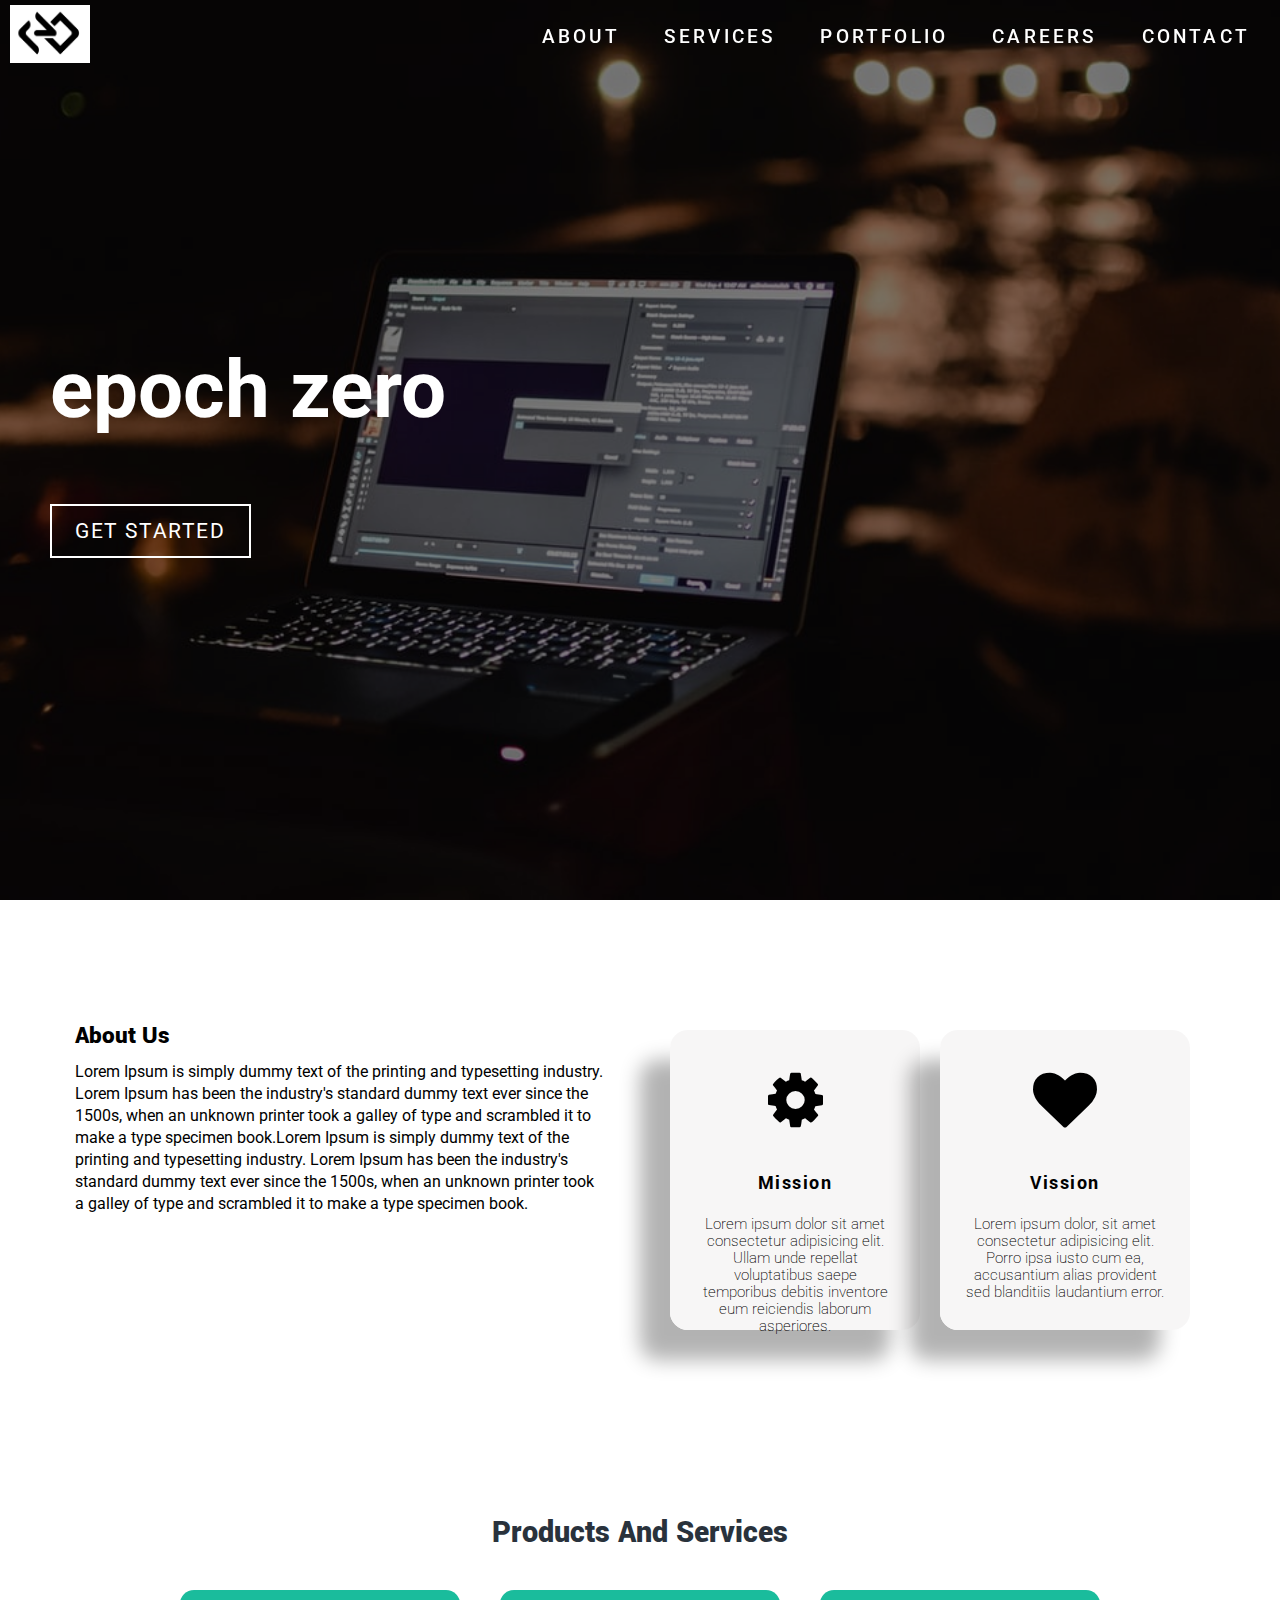
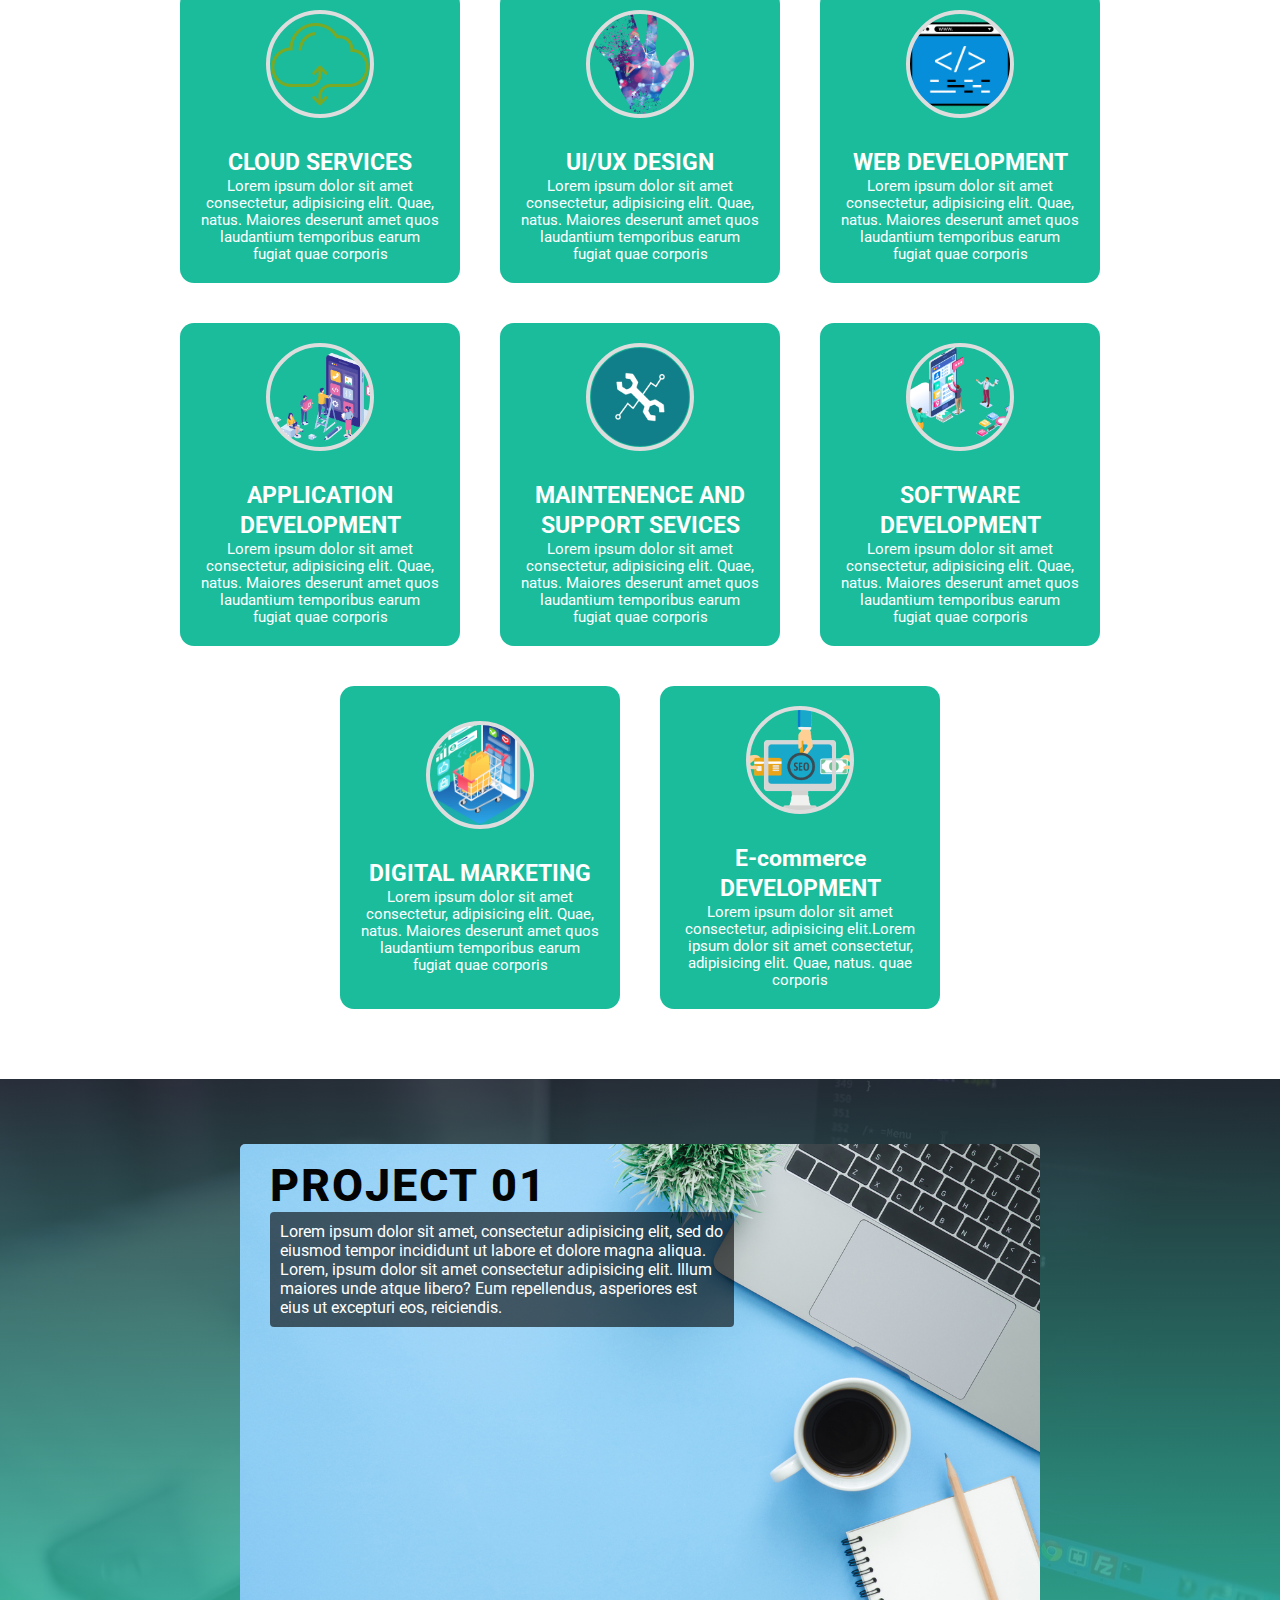
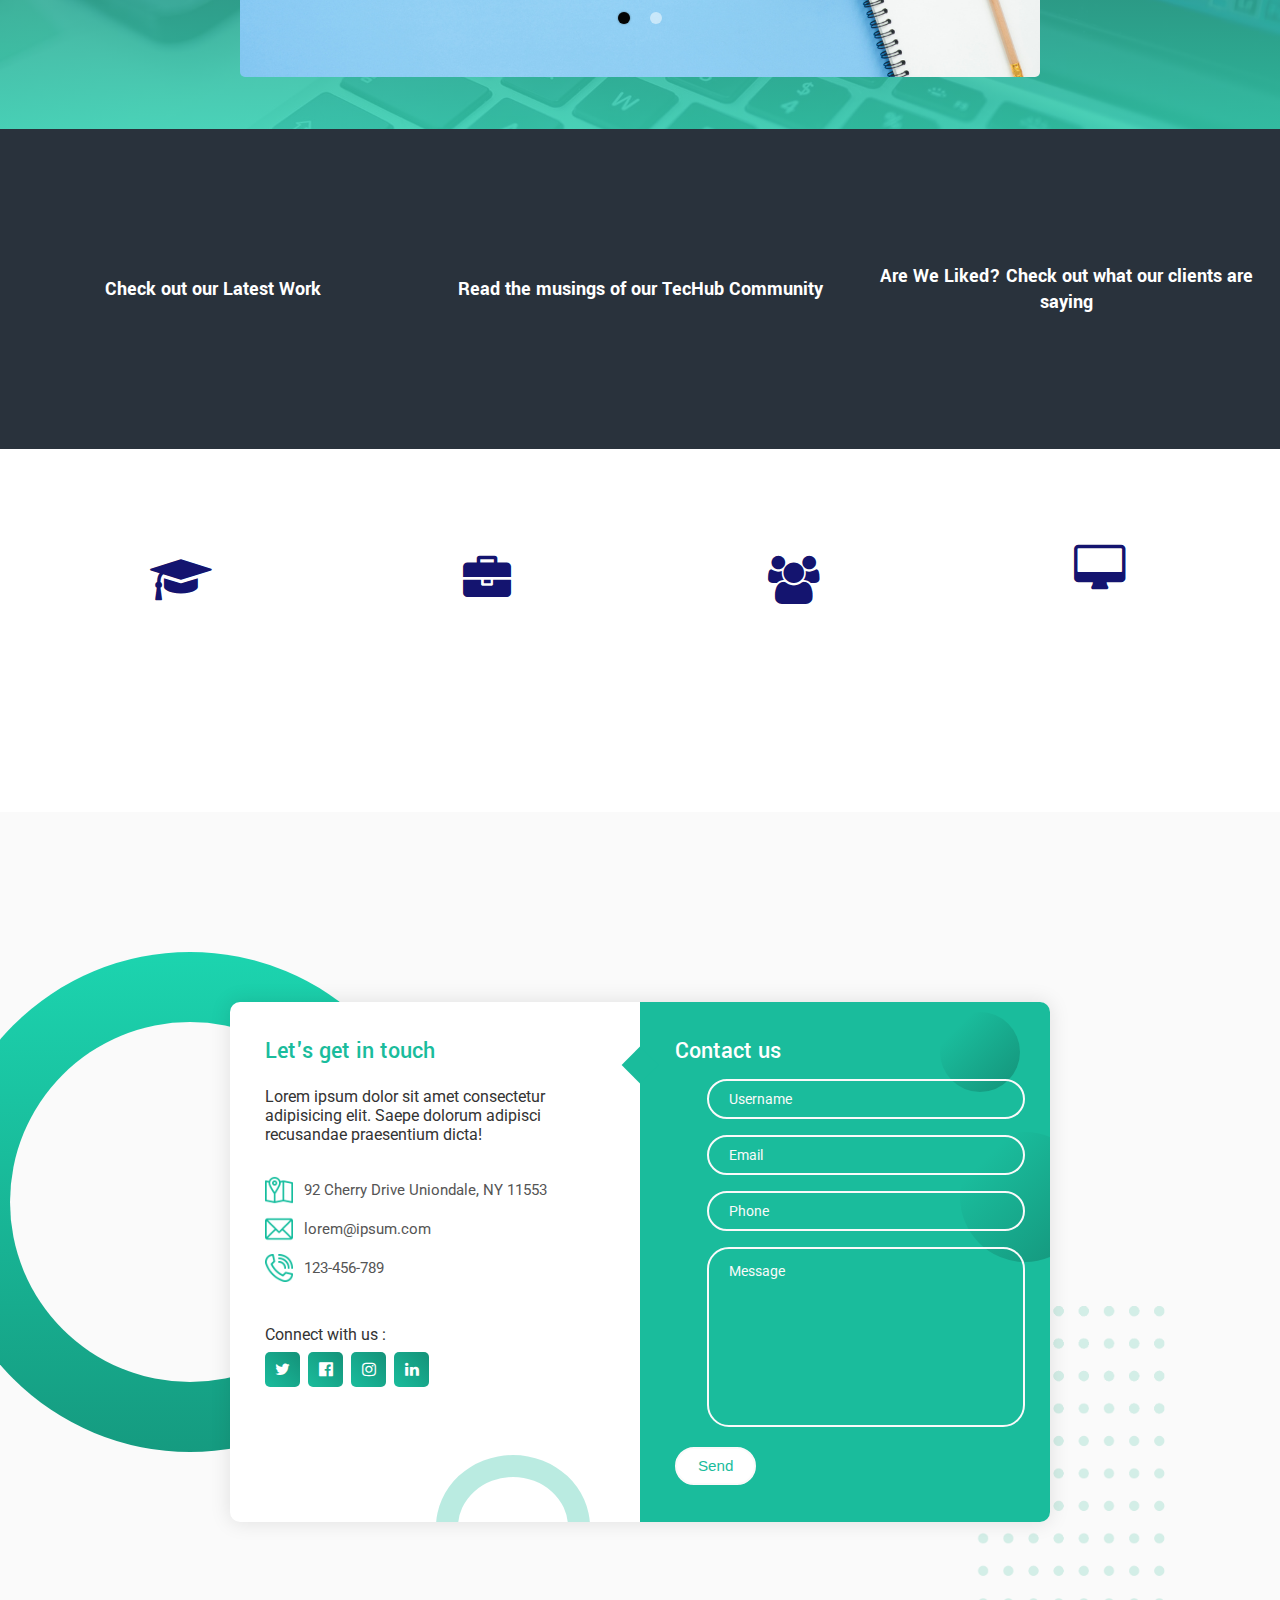
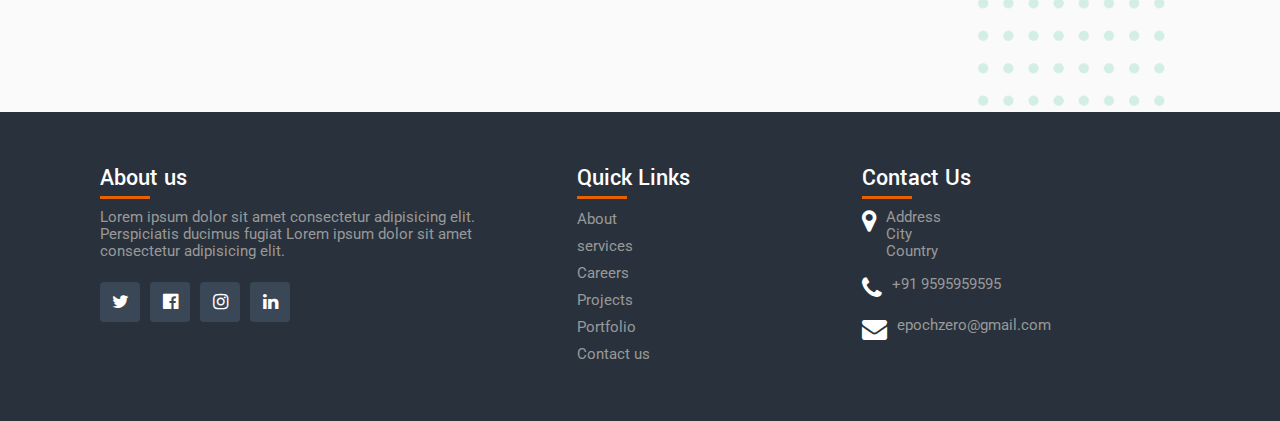
==== index.html @ 36727b02 "third commit" ====
<!DOCTYPE html>
<html lang="en">
    <head>
        <meta charset="UTF-8">
        <meta name="viewport" content="width=device-width,initial-scale=1.0">
        <title>epoch zero</title>
        <link rel="stylesheet" href="style.css">
        <link rel="stylesheet" href="https://cdnjs.cloudflare.com/ajax/libs/font-awesome/4.7.0/css/font-awesome.min.css">
    </head>
    <body>
        <section id="header">
            <div class="header container-hero">
                <div class="nav-bar">
                    <div class="brand">
                        <a href="#hero"><img src="./images/Logo.jpeg" alt="Logo"></a>
                    </div>
                    <div class="nav-list">
                        <div class="hamburger"><div class="bar-header"></div></div>
                        <ul>
                            <li><a href="#about" data-after="about">About</a></li>
                            <li><a href="#services" data-after="services">Services</a></li>
                            <li><a href="#portfolio" data-after="portfolio">Portfolio</a></li>
                            <li><a href="#" data-after="careers">Careers</a></li>
                            <li><a href="#contact" data-after="contact">Contact</a></li>
                        </ul>
                    </div>
                </div>
            </div>
        </section>

        <section id="hero">
          <div class="hero container-hero">
              <div>
                <h1>epoch zero</h1>
                <h3>All Starts Here<span></span></h3>
                <a href="#about" type="button" class="cta">GET STARTED</a>
              </div>
          </div>
        </section>

        <!----------------------------about section-------------------------------->
        <section id="about">
            <div class="para">
                <h2><strong>About Us</strong></h2>
                <p>Lorem Ipsum is simply dummy text of the printing and typesetting industry. Lorem Ipsum has
                    been the industry's standard dummy text ever since the 1500s, when an unknown printer took
                    a galley of type and scrambled it to make a type specimen book.Lorem Ipsum is simply dummy text of the printing and typesetting industry. Lorem Ipsum has
                    been the industry's standard dummy text ever since the 1500s, when an unknown printer took
                    a galley of type and scrambled it to make a type specimen book.
                    </p>
            </div>
            <div class="aboutright">

                <div class="box">

                    <div class="icon">
                        <i class="fa fa-cog fa-4x"></i>
                    </div>
                    <p class="title">Mission</p>
                    <p class="text">Lorem ipsum dolor sit amet consectetur adipisicing elit. Ullam unde repellat voluptatibus saepe temporibus debitis inventore eum reiciendis laborum asperiores.</p>
                </div>

                <div class="box">

                    <div class="icon">
                        <i class="fa fa-heart fa-4x"></i>
                    </div>
                    <p class="title">Vission</p>
                    <div class="text">Lorem ipsum dolor, sit amet consectetur adipisicing elit. Porro ipsa iusto cum ea, accusantium alias provident sed blanditiis laudantium error.</div>

                </div>

            </div>
        </section>

        <!-------------------------services  section--------------------------------->
        <section id="services">
            <div class="service-header">
                <h2><strong> Products And Services</strong></h2>
            </div>
            <div class="container">
                <div class="card">
                    
                    <div class="image"></div>
                    <div class="imgtext">
                        <span class="headtext"><strong>CLOUD SERVICES</strong></span>
                        <P>Lorem ipsum dolor sit amet consectetur, adipisicing elit. Quae, natus. Maiores deserunt amet quos laudantium temporibus earum fugiat quae corporis</P>
                    </div>

                </div>
                <div class="card">
                    
                    <div class="image"></div>
                    <div class="imgtext">
                        <span class="headtext"><strong>UI/UX DESIGN</strong></span>
                        <P>Lorem ipsum dolor sit amet consectetur, adipisicing elit. Quae, natus. Maiores deserunt amet quos laudantium temporibus earum fugiat quae corporis</P>
                    </div>
                    
                </div>
                <div class="card">
                    
                    <div class="image"></div>
                    <div class="imgtext">
                        <span class="headtext"><strong>WEB DEVELOPMENT</strong></span>
                        <P>Lorem ipsum dolor sit amet consectetur, adipisicing elit. Quae, natus. Maiores deserunt amet quos laudantium temporibus earum fugiat quae corporis</P>
                    </div>
                    
                </div>


                <div class="card">
                    
                    <div class="image"></div>
                    <div class="imgtext">
                        <span class="headtext"><strong>APPLICATION DEVELOPMENT</strong></span>
                        <P>Lorem ipsum dolor sit amet consectetur, adipisicing elit. Quae, natus. Maiores deserunt amet quos laudantium temporibus earum fugiat quae corporis</P>
                    </div>
                    
                </div>
                <div class="card">
                    
                    <div class="image"></div>
                    <div class="imgtext">
                        <span class="headtext"><strong>MAINTENENCE AND SUPPORT SEVICES</strong></span>
                        <P>Lorem ipsum dolor sit amet consectetur, adipisicing elit. Quae, natus. Maiores deserunt amet quos laudantium temporibus earum fugiat quae corporis</P>
                    </div>
                    
                </div>
                <div class="card">
                    
                    <div class="image"></div>
                    <div class="imgtext">
                        <span class="headtext"><strong>SOFTWARE DEVELOPMENT</strong></span>
                        <P>Lorem ipsum dolor sit amet consectetur, adipisicing elit. Quae, natus. Maiores deserunt amet quos laudantium temporibus earum fugiat quae corporis</P>
                    </div>
                    
                </div>
                <div class="card">
                    
                    <div class="image"></div>
                    <div class="imgtext">
                        <span class="headtext"><strong>DIGITAL MARKETING</strong></span>
                        <P>Lorem ipsum dolor sit amet consectetur, adipisicing elit. Quae, natus. Maiores deserunt amet quos laudantium temporibus earum fugiat quae corporis</P>
                    </div>
                    
                </div>
                <div class="card">
                    
                    <div class="image"></div>
                    <div class="imgtext">
                        <span class="headtext"><strong>E-commerce DEVELOPMENT</strong></span>
                        <P>Lorem ipsum dolor sit amet consectetur, adipisicing elit.Lorem ipsum dolor sit amet consectetur, adipisicing elit. Quae, natus. quae corporis</P>
                    </div>
                    
                </div>
            </div>

        </section>

        <!-------------------------slider----------------------- -->
        <section id="slider">
            <div class="img-slider">
                <div class="slide active">
                  <img src="./images/skyblue.jpg" alt="">
                  <div class="slide-info">
                    <h2>project 01</h2>
                    <p>Lorem ipsum dolor sit amet, consectetur adipisicing elit, sed do eiusmod tempor incididunt ut labore et dolore magna aliqua. Lorem, ipsum dolor sit amet consectetur adipisicing elit. Illum maiores unde atque libero? Eum repellendus, asperiores est eius ut excepturi eos, reiciendis.</p>
                  </div>
                </div>
                <div class="slide">
                  <img src="./images/clip.jpg" alt="">
                  <div class="slide-info">
                    <h2>project 02</h2>
                    <p>Lorem ipsum dolor sit amet, consectetur adipisicing elit, sed do eiusmod tempor incididunt ut labore et dolore magna aliqua. Lorem ipsum dolor sit amet consectetur adipisicing elit. Tenetur, voluptatem!</p>
                  </div>
                </div>
                <div class="navigation">
                  <div class="round active"></div>
                  <div class="round"></div>
                </div>
            </div>
        </section>
        
        <!-------------------link section------------------------->
        <section id="portfolio">
            <div class="bar">
                <div class="smallbar">
                    <a href="projects.html">Check out our Latest Work</a>
                </div>
                <div class="smallbar">
                    <a href="#">Read the musings of our TecHub Community</a>
                </div>
                <div class="smallbar">
                    <a href="#">Are We Liked? Check out what our clients are saying</a>
                </div>
            </div>

        </section>
        

        <!----------------------projects done------------------------>
        <section id="project">
            <div class="row">
                <div class="tile">
                    <div class="icon-box"><i class="fa fa-graduation-cap fa-3x"></i></div>
                    <div class="tile-text">
                     <span class="tilehead"><strong>7+</strong></span>
                     <p>YEARS OF EXPERIENCE</p>
                    </div>
                </div>
                <div class="tile">
                    <div class="icon-box"><i class="fa fa-briefcase  fa-3x"></i></div>
                    <div class="tile-text">
                     <span class="tilehead"><strong>200+</strong></span>
                     <p>PROJECTS</p>
                    </div>
                </div>
                <div class="tile">
                    <div class="icon-box"><i class="fa fa-users fa-3x"></i></div>
                    <div class="tile-text">
                     <span class="tilehead"><strong>100+</strong></span>
                     <p>CLIENTS</p>
                    </div>
                </div>
                <div class="tile">
                    <div class="icon-box"><i class="fa fa-desktop fa-3x"></i></div>
                    <div class="tile-text">
                     <span class="tilehead"><strong>80+</strong></span>
                     <p>OFFSHORE WORK COMMITMENTS</p>
                    </div>
                </div>
            
            </div>

        </section>
        <!-----------contacts------------->
        <section id="contact">
            <div class="contact">
                <span class="big-circle"></span>
                <img src="images/shape.png" class="square" alt="" />
                <div class="form">
                  <div class="contact-info">
                    <h3 class="title-cont">Let's get in touch</h3>
                    <p class="text-cont">
                      Lorem ipsum dolor sit amet consectetur adipisicing elit. Saepe
                      dolorum adipisci recusandae praesentium dicta!
                    </p>
          
                    <div class="info">
                      <div class="information-1">
                        <img src="images/location.png" class="icon-1" alt="" />
                        <p>92 Cherry Drive Uniondale, NY 11553</p>
                      </div>
                      <div class="information-1">
                        <img src="images/email.png" class="icon-1" alt="" />
                        <p>lorem@ipsum.com</p>
                      </div>
                      <div class="information-1">
                        <img src="images/phone.png" class="icon-1" alt="" />
                        <p>123-456-789</p>
                      </div>
                    </div>
          
                    <div class="social-media">
                      <p>Connect with us :</p>
                      <div class="social-icons">
                        <a href="#">
                          <i class="fa fa-twitter"></i>
                        </a>
                        <a href="#">
                          <i class="fa fa-facebook-official"></i>
                        </a>
                        <a href="#">
                          <i class="fa fa-instagram"></i>
                        </a>
                        <a href="#">
                          <i class="fa fa-linkedin"></i>
                        </a>
                      </div>
                    </div>
                  </div>
          
                  <div class="contact-form">
                    <span class="circle one"></span>
                    <span class="circle two"></span>
          
                    <form action="index.html" autocomplete="off">
                      <h3 class="title-cont">Contact us</h3>
                      <div class="input-container">
                        <input type="text" name="name" class="input" />
                        <label for="">Username</label>
                        <span>Username</span>
                      </div>
                      <div class="input-container">
                        <input type="email" name="email" class="input" />
                        <label for="">Email</label>
                        <span>Email</span>
                      </div>
                      <div class="input-container">
                        <input type="tel" name="phone" class="input" />
                        <label for="">Phone</label>
                        <span>Phone</span>
                      </div>
                      <div class="input-container textarea">
                        <textarea name="message" class="input"></textarea>
                        <label for="">Message</label>
                        <span>Message</span>
                      </div>
                      <input type="submit" value="Send" class="btn" />
                    </form>
                  </div>
                </div>
              </div>
         
        </section>
         
        <footer class="foot">
            <div class="container-footer">
                <div class="aboutus">
                    <h2>About us</h2>
                    <p>Lorem ipsum dolor sit amet consectetur adipisicing elit. Perspiciatis ducimus fugiat Lorem ipsum dolor sit amet consectetur adipisicing elit.</p>
                    <ul class="social">
                        <li><a href="#"><i class="fa fa-twitter" aria-hidden="true"></i></a></li>
                        <li><a href="#"><i class="fa fa-facebook-official" aria-hidden="true"></i></a></li>
                        <li><a href="#"><i class="fa fa-instagram" aria-hidden="true"></i></a></li>
                        <li><a href="#"><i class="fa fa-linkedin" aria-hidden="true"></i></a></li>
                    </ul>
                </div>

                <div class="quicklinks">
                    <h2>Quick Links</h2>
                    <ul>
                        <li><a href="#about">About</a></li>
                        <li><a href="#services">services</a></li>
                        <li><a href="#">Careers</a></li>
                        <li><a href="projects.html">Projects</a></li>
                        <li><a href="#portfolio">Portfolio</a></li>
                        <li><a href="#contact">Contact us</a></li>
                    </ul>
                </div>
                <div class="contactus">
                    <h2>Contact Us</h2>
                    <ul class="information">
                        <li>
                            <span><i class="fa fa-map-marker"></i></span>
                            <span>Address <br>City<br> Country</span>
                        </li>
                        <li>
                            <span><i class="fa fa-phone"></i></span>
                            <span>+91 9595959595</span>
                        </li>
                        <li>
                            <span><i class="fa fa-envelope"></i></span>
                            <span>epochzero@gmail.com</span>
                        </li>
                    </ul>
                </div>
            </div>        
        </footer>

        <script src="app.js"></script>
    </body>
</html>
---- style.css ----
@import url('https://fonts.googleapis.com/css2?family=Poppins:wght@300&display=swap');
@import url('https://fonts.googleapis.com/css2?family=Roboto:wght@300&display=swap');
@import url('https://fonts.googleapis.com/css2?family=Yantramanav:wght@700&display=swap');
*{
    padding: 0;
    margin: 0;
    /*box-sizing: border-box;*/
}
html{
    scroll-behavior: smooth;
}
body{
    margin: 0;
    padding: 0;
    overflow-x: hidden;
    font-family: 'Roboto', sans-serif;
}
.container-hero{
    min-height: 100vh;
    width: 100%;
    display: flex;
    align-items: center;
    justify-content: center;
}
/*--------------header---------------*/
#header{
    position: fixed;
    z-index: 1000;
    left: 0;
    top: 0;
    width: 100vw;
    height: auto;
}
#header .header{
    min-height: 8vh;
    background-color: transparent;/*----------rgba(31, 30, 30, 0.24)------------*/
}
#header .nav-bar{
    display: flex;
    align-items: center;
    justify-content: space-between;
    width: 100%;
    height: 100%;
    max-width: 1300px;
    padding: 0 10px;
}
#header .nav-bar .brand img{
    width: 80px;
}
#header .nav-list ul{
    list-style: none;
    position: absolute;
    background-color:#29323c;
    width: 100vw;
    height: 100vh;
    left: 100%;
    top: 0;
    display: flex;
    flex-direction: column;
    justify-content: center;
    align-items: center;
    z-index: 1;
    overflow-x: hidden;
    transition: 0.5s ease left;
}
#header .nav-list ul.active{
    left: 0%;
}
#header .nav-list ul a{
    text-decoration: none;
    font-size: 1.5rem;
    font-weight: 500;
    letter-spacing: 0.2rem;
    color: white;
    text-transform: uppercase;
    padding: 20px;
    display: block;
}
#header .nav-list ul a::after{
    content: attr(data-after);
    position: absolute;
    top: 50%;
    left: 50%;
    transform: translate(-50%,-50%) scale(0);
    color: rgba(240, 248, 255, 0.021);
    font-size: 11rem;
    letter-spacing: 50px;
    z-index: -1;
    transition: 0.3s ease letter-spacing;
}
#header .nav-list ul li:hover a::after{
    transform: translate(-50%,-50%) scale(1);
    letter-spacing: initial;
}
#header .nav-list ul li:hover a{
    color: #ff9447;
}
#header .hamburger{
    height: 60px;
    width: 60px;
    display: inline-block;
    border: 3px solid white;
    border-radius: 50%;
    position: relative;
    display: flex;
    justify-content: center;
    align-items: center;
    z-index: 100;
    cursor: pointer;
    transform: scale(0.8);
    margin-right: 20px;
}
#header .hamburger:after{        /*-------------change-------------*/
    position: absolute;
    content: '';
    height: 100%;
    width: 100%;
    border-radius: 50%;
    border: 3px solid white;
    animation: hamburger_plus 1s ease infinite;
}
#header .hamburger .bar-header{
    height: 2px;
    width: 30px;
    position: relative;
    background-color: white;
    z-index: -1;
}
#header .hamburger .bar-header::after,
#header .hamburger .bar-header::before{
    content: '';
    position: absolute;
    height: 100%;
    width: 100%;
    left: 0;
    background-color: white;
    transition: 0.3s ease;
    transition-property: top, bottom;
}
#header .hamburger .bar-header::after{
    top: 8px;
}
#header .hamburger .bar-header::before{
    bottom: 8px;
}
#header .hamburger.active .bar-header::before{
    bottom: 0;
}
#header .hamburger.active .bar-header::after{
    top: 0;
}



#hero{
    background-image: url(./images/cover.jpg);
    background-size: cover;
    background-position: top center;
    position: relative;
    z-index: 1;
}
#hero::after{
    content: '';
    position: absolute;
    left: 0;
    top: 0;
    height: 100%;
    width: 100%;
    background-color: #000;
    opacity: 0.5;
    z-index: -1;
}
#hero .hero{
    max-width: 1200px;
    margin: 0 auto;
    padding: 0 50px;
    justify-content: flex-start;
}
#hero h1{
    display: block;
    width: fit-content;
    font-size: 4rem;
    position: relative;
    color: #fff;

}
#hero h3{
    display: block;
    width: fit-content;
    font-size: 2rem;
    position: relative;
    color: transparent;
    animation: text_reveal 0.5s ease forwards;
    animation-delay: 1.5s;
}
#hero h3 span{
    position: absolute;
    top: 0;
    left: 0;
    height: 100%;
    width: 0;
    background-color: #e86100;
    animation: text_reveal_box 1s ease;
    animation-delay: 1s;
}
#hero .cta{
    display: inline-block;
    padding: 10px 20px;
    color: white;
    background-color: transparent;
    border: 2px solid white;
    font-size: 1rem;
    letter-spacing: 0.1rem;
    text-decoration: none;
    margin-top: 20px;
    font-family: 'Roboto', sans-serif;
    transition: 0.3s ease;
    transition-property: background-color, color;
}
#hero .cta:hover{
    color: #000;
    background-color: rgba(255, 255, 255, 0.884);
}


/*---about------*/
#about{
    padding: 50px 50px;
    display: flex;
    flex-wrap: wrap;
}
#about .para{
    padding: 25px;
    position: relative;
    flex: 1;
    font-family: 'Roboto', sans-serif;
    line-height: 22px;
}
#about .para h2{
    font-family: 'Yantramanav', sans-serif;
    font-size: 25px;
    margin-bottom: 10px;
    padding-bottom: 4px;
}
#about .aboutright{
    flex: 1;
    padding: 30px;
    margin: auto;
    background: #fff;
    
}
#about .aboutright .box{
    width: 250px;
    height: 300px;
    background: rgba(247, 246, 246, 0.993);
    margin: 0px 10px;
    box-shadow: -30px 30px 20px rgba(0,0,0,0.3);
    border-radius: 18px;
    position: relative;
    justify-content: center;
    align-items: stretch;
    display: flexbox;
}

@media(min-width:900px){
    .aboutright{
        display: flex;
        justify-content: space-between;
    }
}
.icon{
    margin: 0 auto;
    width: 100%;
    height: 100px;
    max-width: 100px;
    display: flex;
    justify-content: center;
    align-items: center;
    margin-top: 20px;
}
.box .title{
    width: 100%;
    text-align: center;
    margin-top: 20px;
    font-weight: 600;
    font-size: 20px;
    letter-spacing: 1.5px;
    font-family: 'Yantramanav', sans-serif;
}
.box .text{
    display: flex;
    width: 80%;
    height: 80%;
    margin: 0 auto;
    font-family: 'Roboto', sans-serif;
    font-size: 14.5px;
    text-align: center;
    margin-top: 20px;
    font-weight: 200;
    max-height: 0;
    padding-bottom: 30px;
}

/*----------------SERVICES----------------*/
#services{
    background-color: #fff;
    padding: 30px 30px;
}
.service-header{
    justify-content: center;
    align-items: center;
}
.service-header h2{
    color: #29323c;
    font-family: 'Yantramanav', sans-serif;
    font-size: 2rem;
    font-weight: 600;
    line-height: 45px;
    text-align: center;

}

.container{
    display: flex;
    flex-wrap: wrap;
    justify-content: center;
    align-items: stretch;
    margin-top: 15px;
    margin-bottom: 20px;
}
.card{
    position: relative;
    display: flex;
    flex-direction: column;
    align-items: center;
    justify-content: center;
    width: 240px;
    height: auto;
    border-radius: 14px;
    background-color:  #1abc9c;
    color: #fff;
    text-align: center;
    margin: 20px;
    padding: 20px;
    transition: .3s;
    font-family: 'Roboto', sans-serif;
    font-size: 14.5px;
}
.image{
    display: flex;
    justify-content: center;
    align-items: center;
    width: 60px;
    height: 60px;
    border: 4px solid #ddd;
    border-radius: 50%;
    margin-bottom: 10px;
    padding: 20px;
    background-size: cover;
    background-position: center center;
}
.card:nth-child(1) .image{
    background-image: url(./images/cloud-green.png);
}
.card:nth-child(2) .image{
    background-image: url(./images/UX-UI-Design.png);
}
.card:nth-child(3) .image{
    background-image: url(./images/visual_design.png);
}
.card:nth-child(4) .image{
    background-image: url(./images/saasd.png);
}
.card:nth-child(5) .image{
    background-image: url(./images/dev.png);
}
.card:nth-child(6) .image{
    background-image: url(./images/ui-ux-designing.png);
}
.card:nth-child(7) .image{
    background-image: url(./images/ecom.png);
}
.card:nth-child(8) .image{
    background-image: url(./images/e-commerce.png);
}

.headtext{
    font-size: 23px;
    font-weight: 350;
    line-height: 30px;
}
.imgtext{
    padding-top: 20px;
}
.card:hover{
    background-color:#29323c;
    box-shadow: -15px 15px 6px rgba(0, 0, 0, 0.2);
}
/*---------------carousel-----------------*/
#slider{
  display: flex;
  justify-content: center;
  align-items: center;
  background-image: linear-gradient(rgba(40,50,60,0.8),rgba(58, 228, 194, 0.8)),url(./images/web.jpg);
  background-size: cover;
  background-position: center;
  padding-bottom: 45px;
  padding-top: 45px;
}
.img-slider{
    position: relative;
    width: 800px;
    height: 500px;
    margin: 20px;
    padding-bottom: 20px;
    background:linear-gradient(rgba(40,50,60,0.8),rgba(58, 228, 194, 0.8)) ;
  }
  
  .img-slider .slide{
    z-index: 1;
    position: absolute;
    width: 100%;
    background-size: cover;
    clip-path: circle(0% at 0 50%);
  }
  
  .img-slider .slide.active{
    clip-path: circle(150% at 0 50%);
    transition: 2s;
    transition-property: clip-path;
  }
  
  .img-slider .slide img{
    z-index: 1;
    width: 100%;
    border-radius: 5px;
  }
  
  .img-slider .slide .slide-info{
    position: absolute;
    top: 0;
    padding: 15px 30px;
  }
  
  .img-slider .slide .slide-info h2{
    color: #040404;
    font-size: 45px;
    text-transform: uppercase;
    font-weight: 800;
    letter-spacing: 2px;
  }
  
  .img-slider .slide .slide-info p{
    color: #fff;
    background: rgba(0, 0, 0, 0.6);
    font-size: 16px;
    width: 60%;
    padding: 10px;
    border-radius: 4px;
  }
  
  .img-slider .navigation{
    z-index: 2;
    position: absolute;
    display: flex;
    bottom: 30px;
    left: 50%;
    transform: translateX(-50%);
  }
  
  .img-slider .navigation .round{
    background: rgba(255, 255, 255, 0.5);
    width: 12px;
    height: 12px;
    margin: 10px;
    border-radius: 50%;
    cursor: pointer;
  }
  
  .img-slider .navigation .round.active{
    background: #040404;
    box-shadow: 0 0 2px rgba(0, 0, 0, 0.5);
  }
  
  @media (max-width: 820px){
    .img-slider{
      width: 600px;
      height: 375px;
    }
  
    .img-slider .slide .slide-info{
      padding: 10px 25px;
    }
  
    .img-slider .slide .slide-info h2{
      font-size: 35px;
    }
  
    .img-slider .slide .slide-info p{
      width: 70%;
      font-size: 15px;
    }
  
    .img-slider .navigation{
      bottom: 25px;
    }
  
    .img-slider .navigation .round{
      width: 10px;
      height: 10px;
      margin: 8px;
    }
  }
  
  @media (max-width: 620px){
    .img-slider{
      width: 400px;
      height: 250px;
    }
  
    .img-slider .slide .slide-info{
      padding: 10px 20px;
    }
  
    .img-slider .slide .slide-info h2{
      font-size: 30px;
    }
  
    .img-slider .slide .slide-info p{
      width: 80%;
      font-size: 13px;
    }
  
    .img-slider .navigation{
      bottom: 15px;
    }
  
    .img-slider .navigation .round{
      width: 8px;
      height: 8px;
      margin: 6px;
    }
  }
  
  @media (max-width: 420px){
    .img-slider{
      width: 320px;
      height: 200px;
    }
  
    .img-slider .slide .slide-info{
      padding: 5px 10px;
    }
  
    .img-slider .slide .slide-info h2{
      font-size: 25px;
    }
  
    .img-slider .slide .slide-info p{
      width: 90%;
      font-size: 11px;
    }
  
    .img-slider .navigation{
      bottom: 10px;
    }
  }
/*--------------------end-------------------*/
/*-------------------link section----------------------*/
.bar{
    display: flex;
    flex-wrap: wrap;
    justify-content: space-around;
    align-items: stretch;
    background-color:#29323c;
}
.smallbar{
    flex: 1;
    padding: 20px;
    display: flex;
    height: 280px;
}
.smallbar a{
    margin: auto;
    color: #fff;
    text-align: center;
    font-family: 'Yantramanav', sans-serif;
    font-size: 20px;
    font-weight: 600;
    transition: 0.3s ease;
    transition-property: background-color,color;
    text-decoration: none;
}
.smallbar a:hover{
    color: #ff9447;
}
/*------------------projects count-------------------*/
#project{
    background-image: linear-gradient(rgba(58,228,194,0.8),rgba(255,124,31,0.8)),url(./images/customer.jpg);
    background-size: cover;
    background-position: center;
    background-attachment: fixed;
    padding: 28px 28px;
}
.row{
    display: flex;
    flex-wrap: wrap;
    justify-content: space-around;
    align-items: stretch;
}
.tile{
    position: relative;
    display: flex;
    flex-direction: column;
    align-items: center;
    justify-content: center;
    width: 160px;
    height: auto;
    color: #fff;
    text-align: center;
    margin: 20px;
    padding: 20px;
}
.icon-box{
    display: flex;
    justify-content: center;
    align-items: center;
    width: 60px;
    height: 60px;
    border: 2px solid rgba(255, 255, 255, 0.329);
    background-color: rgba(255, 255, 255, 0.363);
    margin-bottom: 30px;
    padding: 20px;
    transform: rotate(45deg);
    
}
.icon-box i{
    transform: rotate(-45deg);
    color: rgba(5, 5, 102, 0.952);
}
.tilehead{
    font-size: 35px;
    font-weight: 400;
    line-height: 30px;
}
.tile-text{
    padding-top: 20px;
    font-family: 'Yantramanav', sans-serif;
}
/*--------------------------contacts--------------------------*/
.contact{
    position: relative;
    width: 100%;
    min-height: 100vh;
    padding: 2rem;
    box-sizing: border-box;
    background-color: #fafafa;
    overflow: hidden;
    display: flex;
    align-items: center;
    justify-content: center;
  }
  
  .form {
    width: 100%;
    max-width: 820px;
    background-color: #fff;
    border-radius: 10px;
    box-shadow: 0 0 20px 1px rgba(0, 0, 0, 0.1);
    z-index: 500;
    overflow: hidden;
    display: grid;
    grid-template-columns: repeat(2, 1fr);
  }
  
  .contact-form {
    background-color: #1abc9c;
    position: relative;
  }
  
  .circle {
    border-radius: 50%;
    background: linear-gradient(135deg, transparent 20%, #149279);
    position: absolute;
  }
  
  .circle.one {
    width: 130px;
    height: 130px;
    top: 130px;
    right: -40px;
  }
  
  .circle.two {
    width: 80px;
    height: 80px;
    top: 10px;
    right: 30px;
  }
  
  .contact-form:before {
    content: "";
    position: absolute;
    width: 26px;
    height: 26px;
    background-color: #1abc9c;
    transform: rotate(45deg);
    top: 50px;
    left: -13px;
  }
  
  form {
    padding: 2.3rem 2.2rem;
    z-index: 10;
    overflow: hidden;
    position: relative;
  }
  
  .title-cont {
    color: #fff;
    font-weight: 500;
    font-size: 1.5rem;
    font-family: 'Yantramanav', sans-serif;
    line-height: 1;
    margin-bottom: 0.7rem;
  }
  
  .input-container {
    position: relative;
    margin: 1rem 2rem;
  }
  
  .input {
    width: 100%;
    outline: none;
    border: 2px solid #fafafa;
    background: none;
    padding: 0.6rem 1.2rem;
    color: #fff;
    font-weight: 500;
    font-size: 0.95rem;
    letter-spacing: 0.5px;
    border-radius: 25px;
    transition: 0.3s;
  }
  
  textarea.input {
    padding: 0.8rem 1.2rem;
    min-height: 150px;
    border-radius: 22px;
    resize: none;
    overflow-y: auto;
  }
  
  .input-container label {
    position: absolute;
    top: 50%;
    left: 15px;
    transform: translateY(-50%);
    padding: 0 0.4rem;
    color: #fafafa;
    font-size: 0.9rem;
    font-weight: 400;
    pointer-events: none;
    z-index: 1000;
    transition: 0.5s;
  }
  
  .input-container.textarea label {
    top: 1rem;
    transform: translateY(0);
  }
  
  .btn {
    padding: 0.6rem 1.3rem;
    background-color: #fff;
    border: 2px solid #fafafa;
    font-size: 0.95rem;
    color: #1abc9c;
    line-height: 1;
    border-radius: 25px;
    outline: none;
    cursor: pointer;
    transition: 0.3s;
    margin: 0;
  }
  
  .btn:hover {
    background-color: transparent;
    color: #fff;
  }
  
  .input-container span {
    position: absolute;
    top: 0;
    left: 25px;
    transform: translateY(-50%);
    font-size: 0.8rem;
    padding: 0 0.4rem;
    color: transparent;
    pointer-events: none;
    z-index: 500;
  }
  
  .input-container span:before,
  .input-container span:after {
    content: "";
    position: absolute;
    width: 10%;
    opacity: 0;
    transition: 0.3s;
    height: 5px;
    background-color: #1abc9c;
    top: 50%;
    transform: translateY(-50%);
  }
  
  .input-container span:before {
    left: 50%;
  }
  
  .input-container span:after {
    right: 50%;
  }
  
  .input-container.focus label {
    top: 0;
    transform: translateY(-50%);
    left: 25px;
    font-size: 0.8rem;
  }
  
  .input-container.focus span:before,
  .input-container.focus span:after {
    width: 50%;
    opacity: 1;
  }
  
  .contact-info {
    padding: 2.3rem 2.2rem;
    position: relative;
  }
  
  .contact-info .title-cont {
    color: #1abc9c;
  }
  
  .text-cont {
    color: #333;
    margin: 1.5rem 0 2rem 0;
  }
  
  .information-1 {
    display: flex;
    color: #555;
    margin: 0.7rem 0;
    align-items: center;
    font-size: 0.95rem;
  }
  
  .icon-1 {
    width: 28px;
    margin-right: 0.7rem;
  }
  
  .social-media {
    padding: 2rem 0 0 0;
  }
  
  .social-media p {
    color: #333;
  }
  
  .social-icons {
    display: flex;
    margin-top: 0.5rem;
  }
  
  .social-icons a {
    width: 35px;
    height: 35px;
    border-radius: 5px;
    background: linear-gradient(45deg, #1abc9c, #149279);
    color: #fff;
    text-align: center;
    line-height: 35px;
    margin-right: 0.5rem;
    transition: 0.3s;
  }
  
  .social-icons a:hover {
    transform: scale(1.05);
  }
  
  .contact-info:before {
    content: "";
    position: absolute;
    width: 110px;
    height: 100px;
    border: 22px solid #1abc9c;
    border-radius: 50%;
    bottom: -77px;
    right: 50px;
    opacity: 0.3;
  }
  
  .big-circle {
    position: absolute;
    width: 500px;
    height: 500px;
    border-radius: 50%;
    background: linear-gradient(to bottom, #1cd4af, #159b80);
    bottom: 50%;
    right: 50%;
    transform: translate(-40%, 38%);
  }
  
  .big-circle:after {
    content: "";
    position: absolute;
    width: 360px;
    height: 360px;
    background-color: #fafafa;
    border-radius: 50%;
    top: calc(50% - 180px);
    left: calc(50% - 180px);
  }
  
  .square {
    position: absolute;
    height: 400px;
    top: 50%;
    left: 50%;
    transform: translate(181%, 11%);
    opacity: 0.2;
  }
  
  @media (max-width: 850px) {
    .form {
      grid-template-columns: 1fr;
    }
  
    .contact-info:before {
      bottom: initial;
      top: -75px;
      right: 65px;
      transform: scale(0.95);
    }
  
    .contact-form:before {
      top: -13px;
      left: initial;
      right: 70px;
    }
  
    .square {
      transform: translate(140%, 43%);
      height: 350px;
    }
  
    .big-circle {
      bottom: 75%;
      transform: scale(0.9) translate(-40%, 30%);
      right: 50%;
    }
  
    .text-cont {
      margin: 1rem 0 1.5rem 0;
    }
  
    .social-media {
      padding: 1.5rem 0 0 0;
    }
  }
  
  @media (max-width: 480px) {
    .contact {
      padding: 1.5rem;
    }
  
    .contact-info:before {
      display: none;
    }
  
    .square,
    .big-circle {
      display: none;
    }
  
    form,
    .contact-info {
      padding: 1.7rem 1.6rem;
    }
  
    .text-cont,
    .information-1,
    .social-media p {
      font-size: 0.8rem;
    }
  
    .title-cont {
      font-size: 1.15rem;
    }
  
    .social-icons a {
      width: 30px;
      height: 30px;
      line-height: 30px;
    }
  
    .icon-1 {
      width: 23px;
    }
  
    .input {
      padding: 0.45rem 1.2rem;
    }
  
    .btn {
      padding: 0.45rem 1.2rem;
    }
  }







/*------------------------footer---------------------*/
footer{
    box-sizing: border-box;
    position: relative;
    width: 100%;
    height: auto;
    padding: 50px 100px;
    background: #29323c;
    display: flex;
    justify-content: space-between;
    flex-wrap: wrap;
    font-family: 'Roboto', sans-serif;
}
footer .container-footer{
    display: flex;
    justify-content: space-between;
    flex-wrap: wrap;
    flex-direction: row;
}
footer .container-footer .aboutus{
    margin-right: 30px;
    width: 40%;
}
footer .container-footer .aboutus h2{
    position: relative;
    color: #fff;
    font-family: 'Yantramanav', sans-serif;
    font-weight: 500;
    margin-bottom: 15px;
}
footer .container-footer .aboutus h2::before{
    content: '';
    position: absolute;
    bottom: -5px;
    left: 0;
    width: 50px;
    height: 3px;
    background: #e86100;
}
footer .container-footer .aboutus p{
    color: #999;
    font-size: 14.5px;
}
.social{
    margin-top: 22px;
    display: flex;
}
.social li{
    list-style: none;
}
.social li a{
    display: inline-block;
    width: 40px;
    height: 40px;
    background: #394756;
    /*padding: 8px;*/
    display: flex;
    justify-content: center;
    align-items: center;
    margin-right: 10px;
    text-decoration: none;
    border-radius: 4px;
}
.social li a .fa{
    color: #fff;
    font-size: 18px;
}
.social li a:hover{
    background: #e86100;
}
footer .container-footer .quicklinks h2{
    position: relative;
    color: #fff;
    font-family: 'Yantramanav', sans-serif;
    font-weight: 500;
    margin-bottom: 15px;
}
footer .container-footer .quicklinks h2::before{
    content: '';
    position: absolute;
    bottom: -5px;
    left: 0;
    width: 50px;
    height: 3px;
    background: #e86100;
}
.quicklinks{
    position: relative;
    width: 25%;
}
.quicklinks ul li{
    list-style: none;
}
.quicklinks ul li a{
    color: #999;
    font-size: 14.5px;
    text-decoration: none;
    margin-bottom: 8px;
    display: inline-block;
}
.quicklinks ul li a:hover{
    color: #fff;
}
.contactus{
    width: calc(35% - 60px);
    margin-right: 0 !important;
}
footer .container-footer .contactus h2{
    position: relative;
    color: #fff;
    font-family: 'Yantramanav', sans-serif;
    font-weight: 500;
    margin-bottom: 15px;
}
footer .container-footer .contactus h2::before{
    content: '';
    position: absolute;
    bottom: -5px;
    left: 0;
    width: 50px;
    height: 3px;
    background: #e86100;
}
.contactus .information{
    position: relative;
}
.contactus .information li{
    display: flex;
    list-style: none;
    margin-bottom: 16px;
}
.contactus .information li span{
    font-size: 14.5px;
    color: #999;
}
.contactus .information li span i{
    color: #fff;
    font-size: 25px;
    margin-right: 10px;
}
.contactus .information li span a{
    color: #999;
    text-decoration: none;
}
@media(max-width:900px){
    footer{
        padding: 40px;
    }
    footer .container-footer{
        flex-direction: column;
    }
    footer .container-footer .aboutus{
        margin-bottom: 25px;
        width: 100%;
    }
    footer .container-footer .contactus{
        width: 100%;
    }
    footer .container-footer .quicklinks{
        width: 100%;
    }
}

@keyframes hamburger_plus{
    0%{
        opacity: 1;
        transform: scale(1);
    }
    100%{
        opacity: 0;
        transform: scale(1.4);
    }
}
@keyframes text_reveal_box{
    50%{
        width: 100%;
        left: 0;
    }
    100%{
        width: 0;
        left: 100%;
    }
}
@keyframes text_reveal{
    100%{
        color: white;
    }
}

/*----------------media queries---------------*/
@media(min-width:768px){
    #hero .cta{
        font-size: 1.3rem;
        padding: 13px 23px;
    }
    #hero h1{
        font-size: 5rem;
    }
    #hero h3{
        font-size: 2.5rem;
    }
    
}
@media(min-width:1200px){
    #header .hamburger{
        display: none;
    }
    #header .brand{
        background-color: transparent;
    }
    #header .nav-list ul{
        position: initial;
        display: block;
        height: auto;
        width: fit-content;
        background-color: transparent;
    }
    #header .nav-list ul li a{
        font-size: 1.2rem;
    }
    #header .nav-list ul li{
        display: inline-block;
    }
    #header .nav-list ul a:after{
        display: none;
    }
    #about{
        padding-top: 100px;

    }
    #services{
        padding-top: 100px;
    }
}
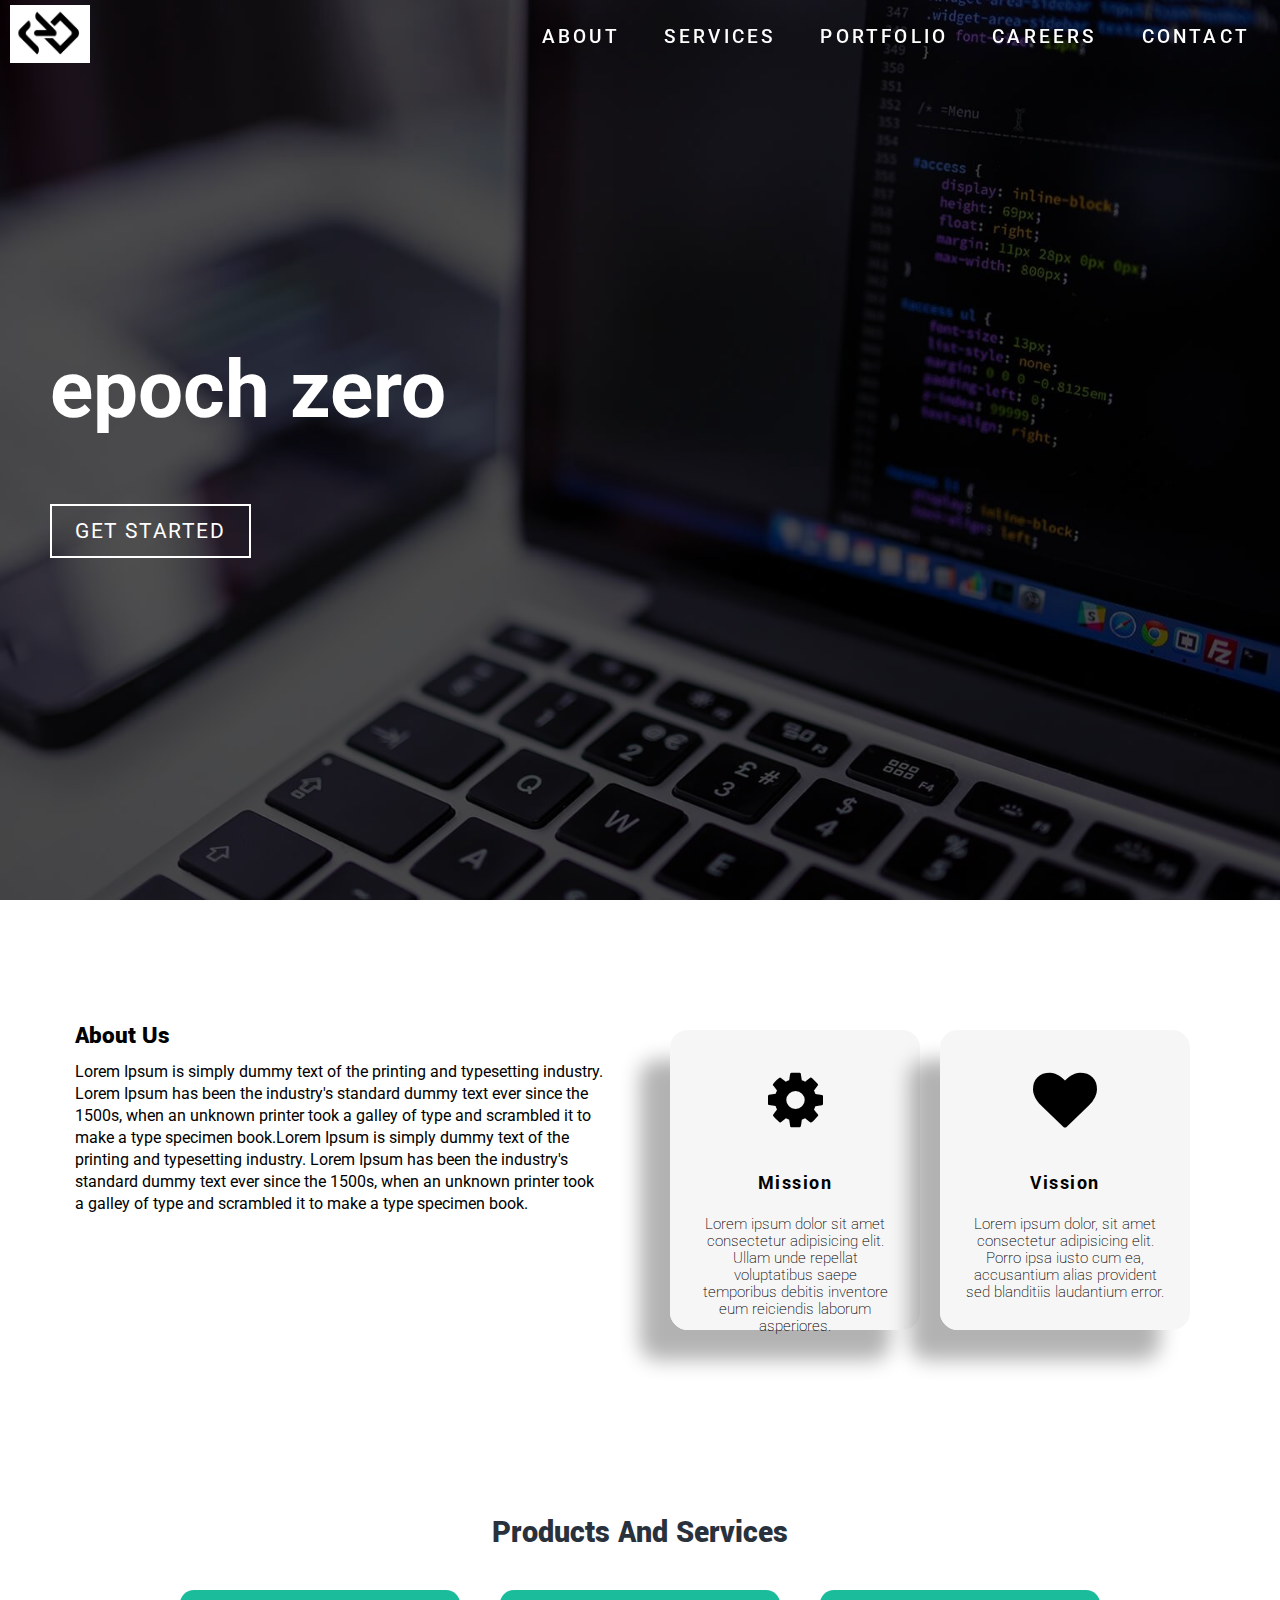
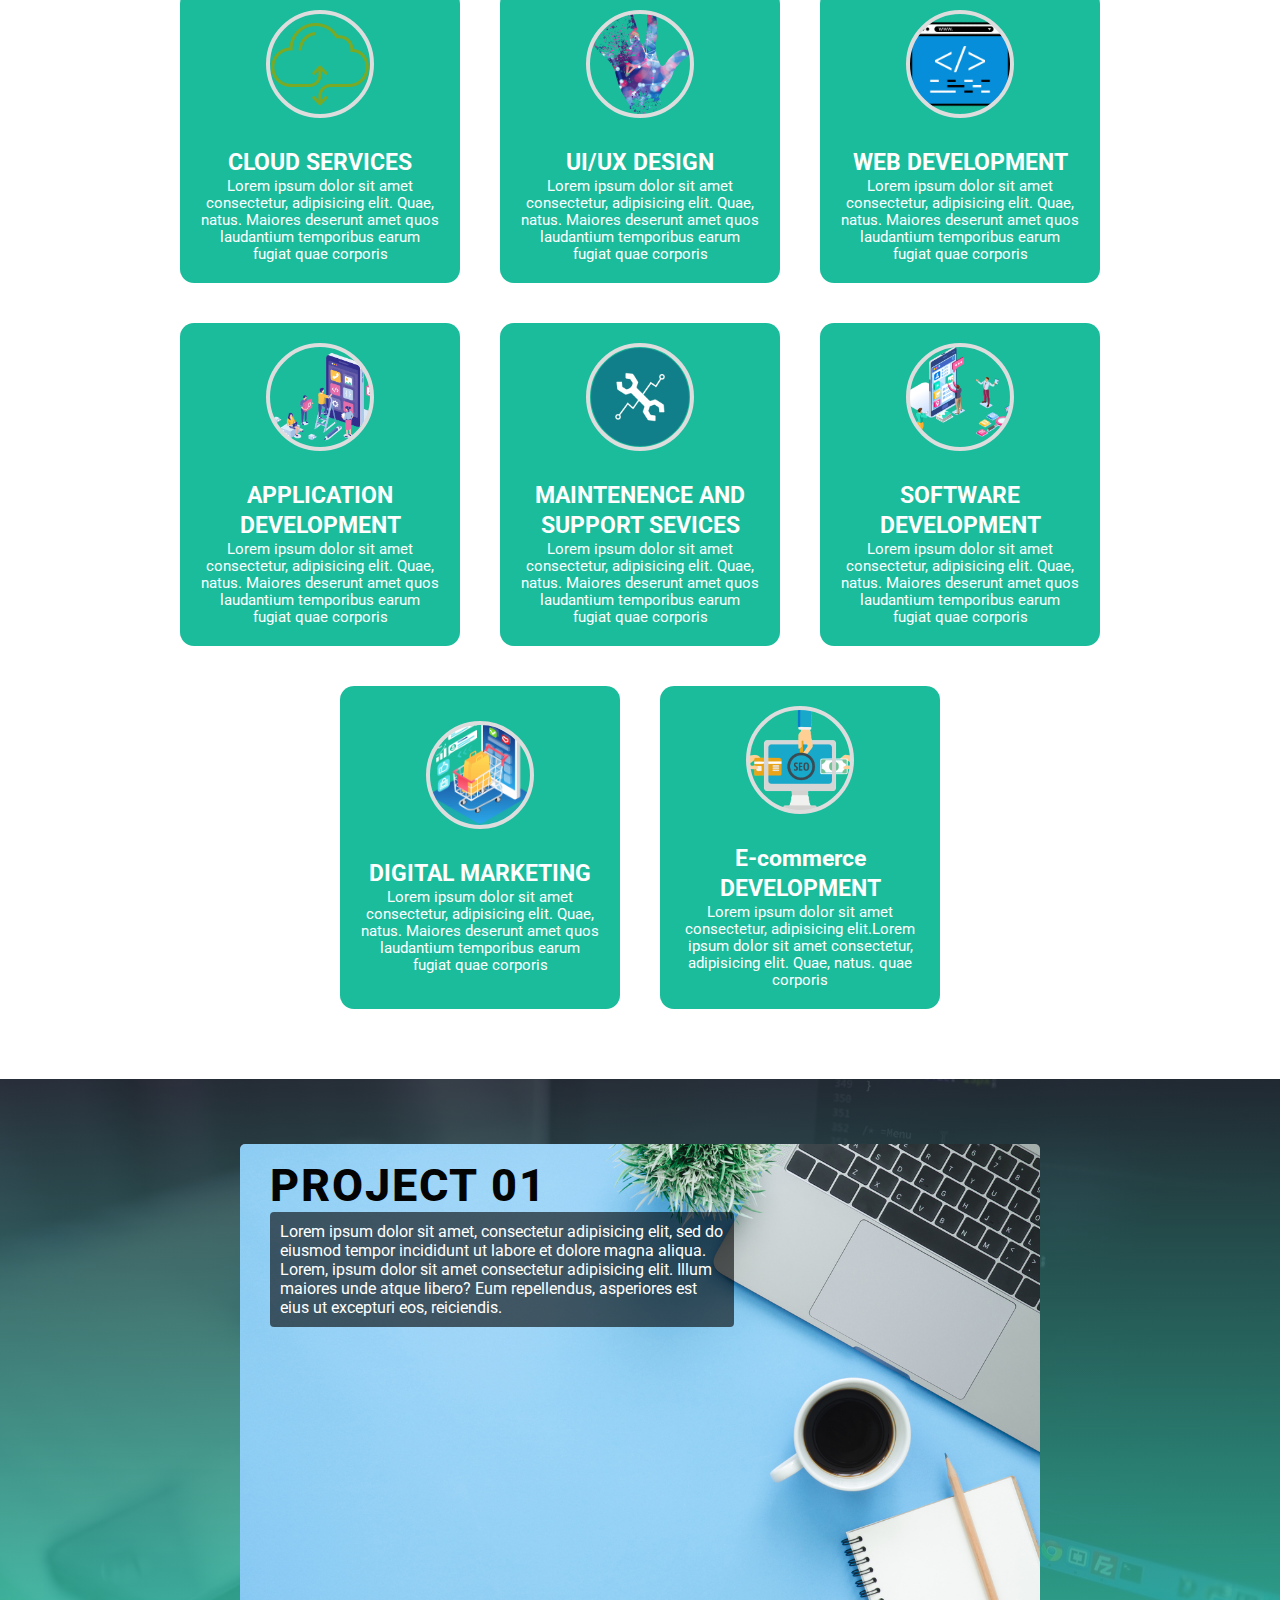
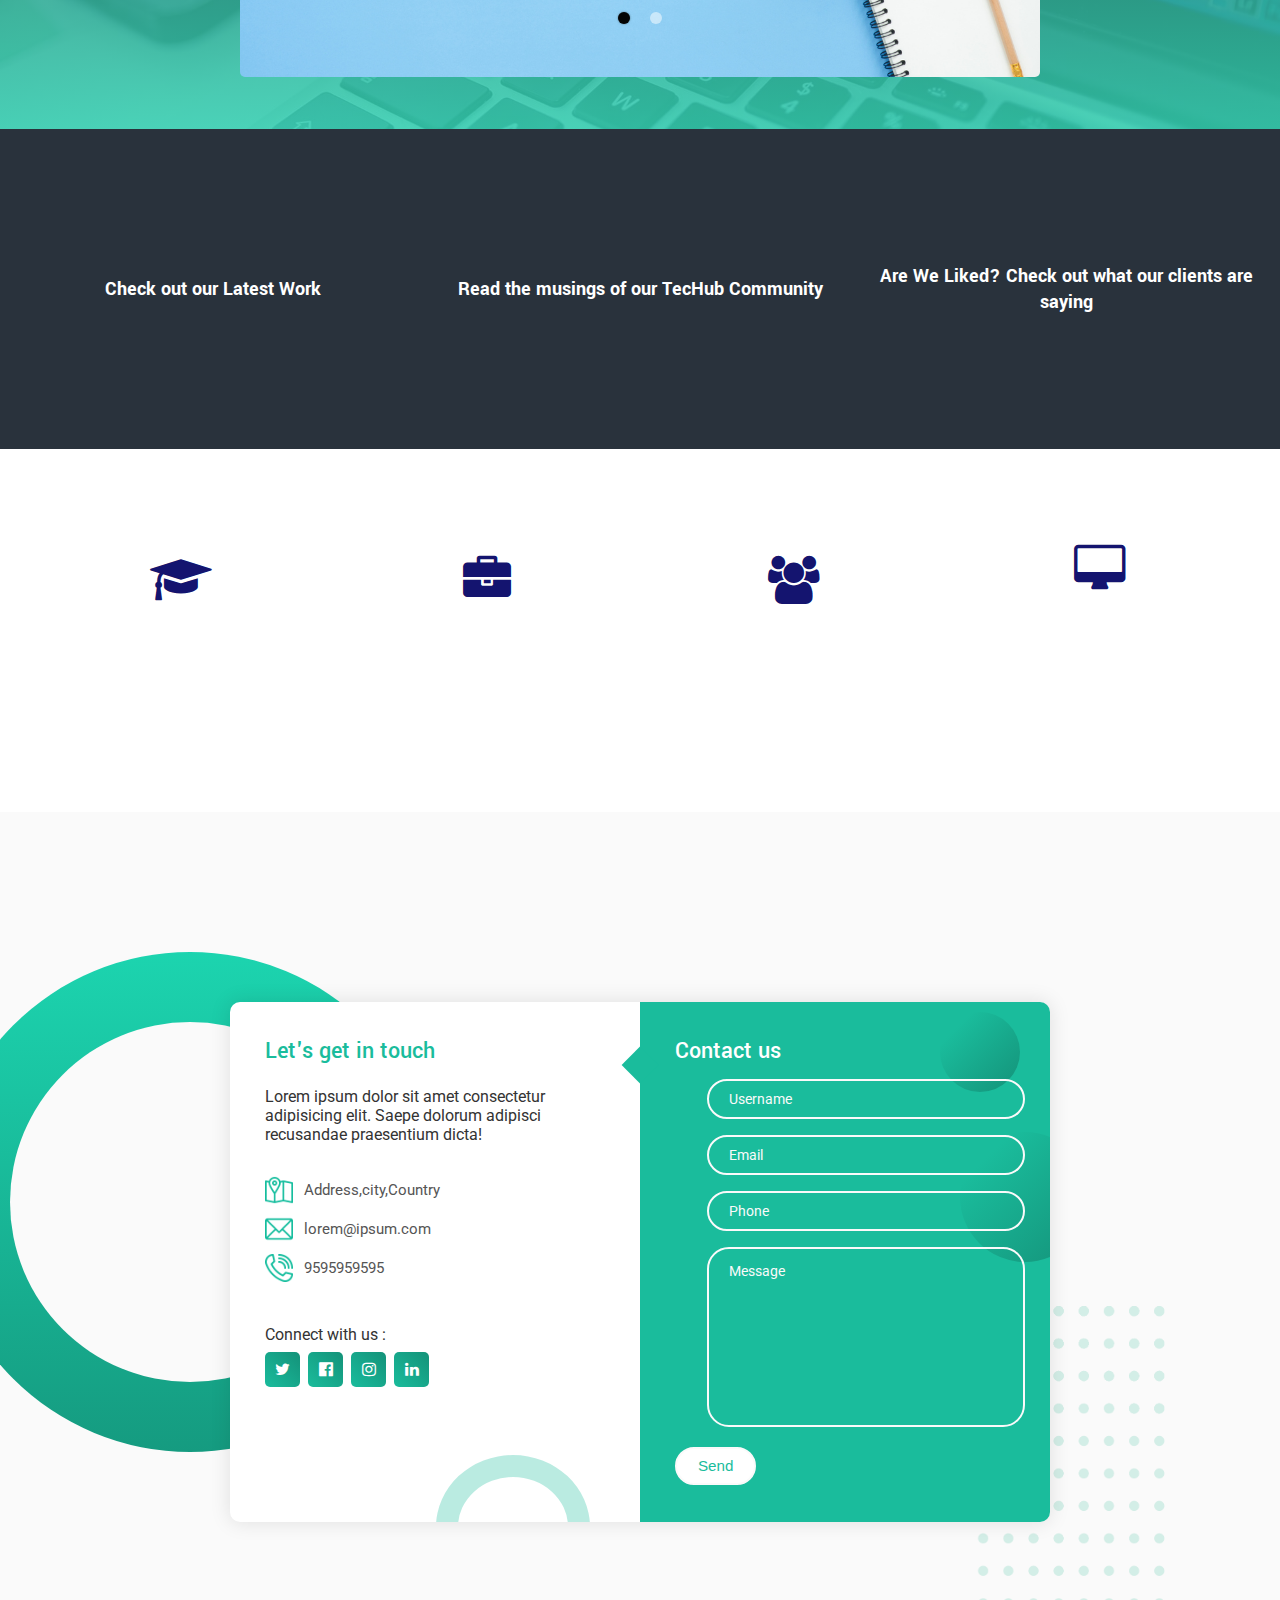
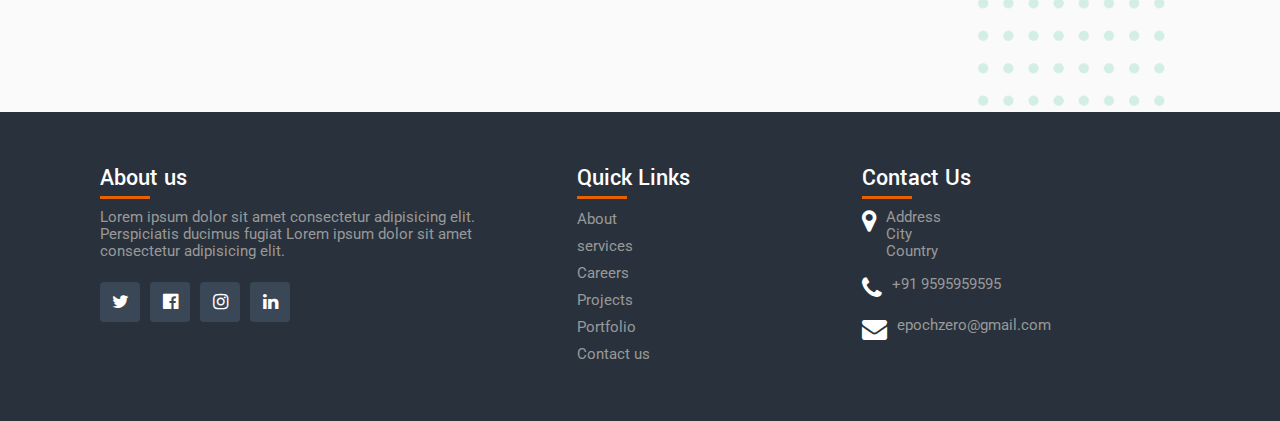
==== commit 895d6c16: "fourth commit" ====
--- a/index.html
+++ b/index.html
@@ -4,6 +4,7 @@
         <meta charset="UTF-8">
         <meta name="viewport" content="width=device-width,initial-scale=1.0">
         <title>epoch zero</title>
+        <link rel="icon" href="images/favicon.ico">
         <link rel="stylesheet" href="style.css">
         <link rel="stylesheet" href="https://cdnjs.cloudflare.com/ajax/libs/font-awesome/4.7.0/css/font-awesome.min.css">
     </head>
@@ -20,7 +21,7 @@
                             <li><a href="#about" data-after="about">About</a></li>
                             <li><a href="#services" data-after="services">Services</a></li>
                             <li><a href="#portfolio" data-after="portfolio">Portfolio</a></li>
-                            <li><a href="#" data-after="careers">Careers</a></li>
+                            <li><a href="careers.html" data-after="careers">Careers</a></li>
                             <li><a href="#contact" data-after="contact">Contact</a></li>
                         </ul>
                     </div>
@@ -249,7 +250,7 @@
                     <div class="info">
                       <div class="information-1">
                         <img src="images/location.png" class="icon-1" alt="" />
-                        <p>92 Cherry Drive Uniondale, NY 11553</p>
+                        <p>Address,city,Country</p>
                       </div>
                       <div class="information-1">
                         <img src="images/email.png" class="icon-1" alt="" />
@@ -257,7 +258,7 @@
                       </div>
                       <div class="information-1">
                         <img src="images/phone.png" class="icon-1" alt="" />
-                        <p>123-456-789</p>
+                        <p>9595959595</p>
                       </div>
                     </div>
           
--- a/style.css
+++ b/style.css
@@ -1,4 +1,3 @@
-@import url('https://fonts.googleapis.com/css2?family=Poppins:wght@300&display=swap');
 @import url('https://fonts.googleapis.com/css2?family=Roboto:wght@300&display=swap');
 @import url('https://fonts.googleapis.com/css2?family=Yantramanav:wght@700&display=swap');
 *{
@@ -153,7 +152,7 @@
 
 
 #hero{
-    background-image: url(./images/cover.jpg);
+    background-image: url(./images/web.jpg);
     background-size: cover;
     background-position: top center;
     position: relative;
@@ -218,8 +217,9 @@
     transition-property: background-color, color;
 }
 #hero .cta:hover{
-    color: #000;
-    background-color: rgba(255, 255, 255, 0.884);
+    color: #fff;
+    border: 2px solid #ff9447;
+    background-color: rgba(255, 124, 31, 0.548);
 }
 
 
@@ -1082,7 +1082,6 @@
     width: 40px;
     height: 40px;
     background: #394756;
-    /*padding: 8px;*/
     display: flex;
     justify-content: center;
     align-items: center;
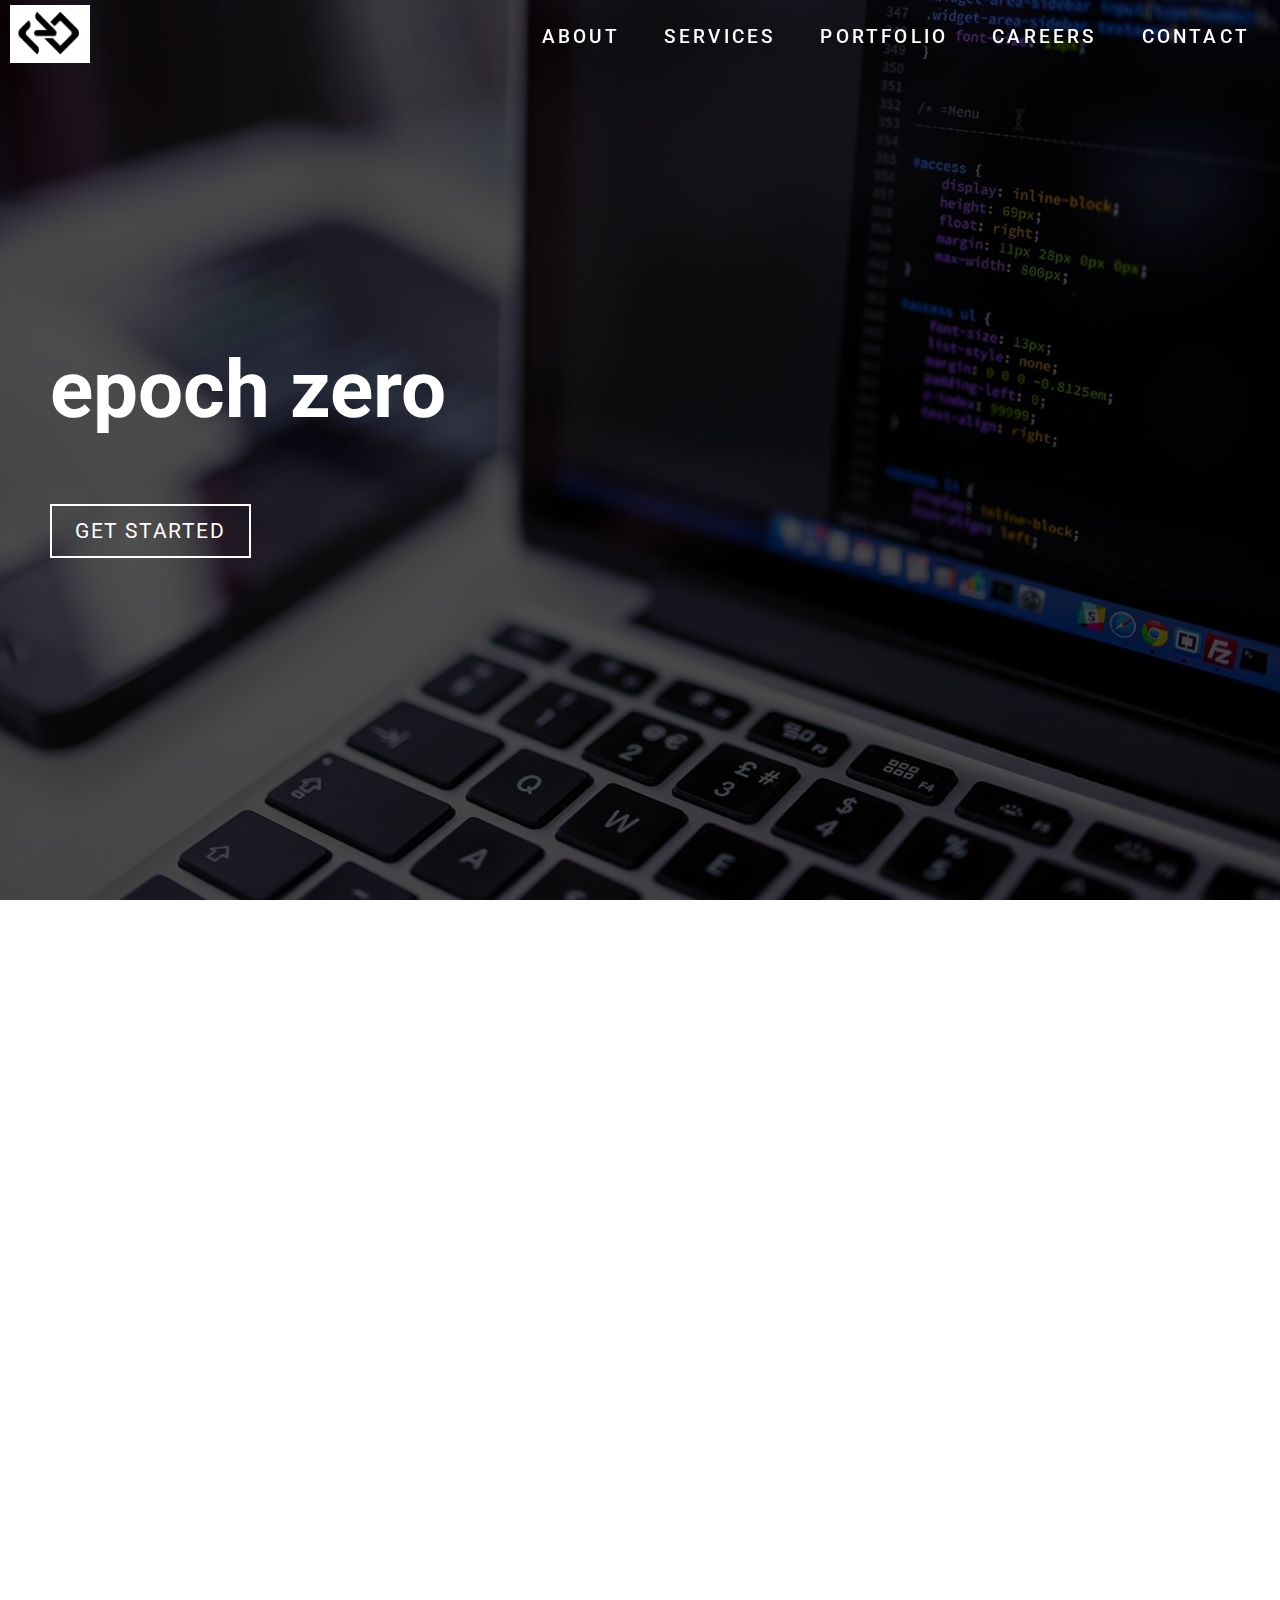
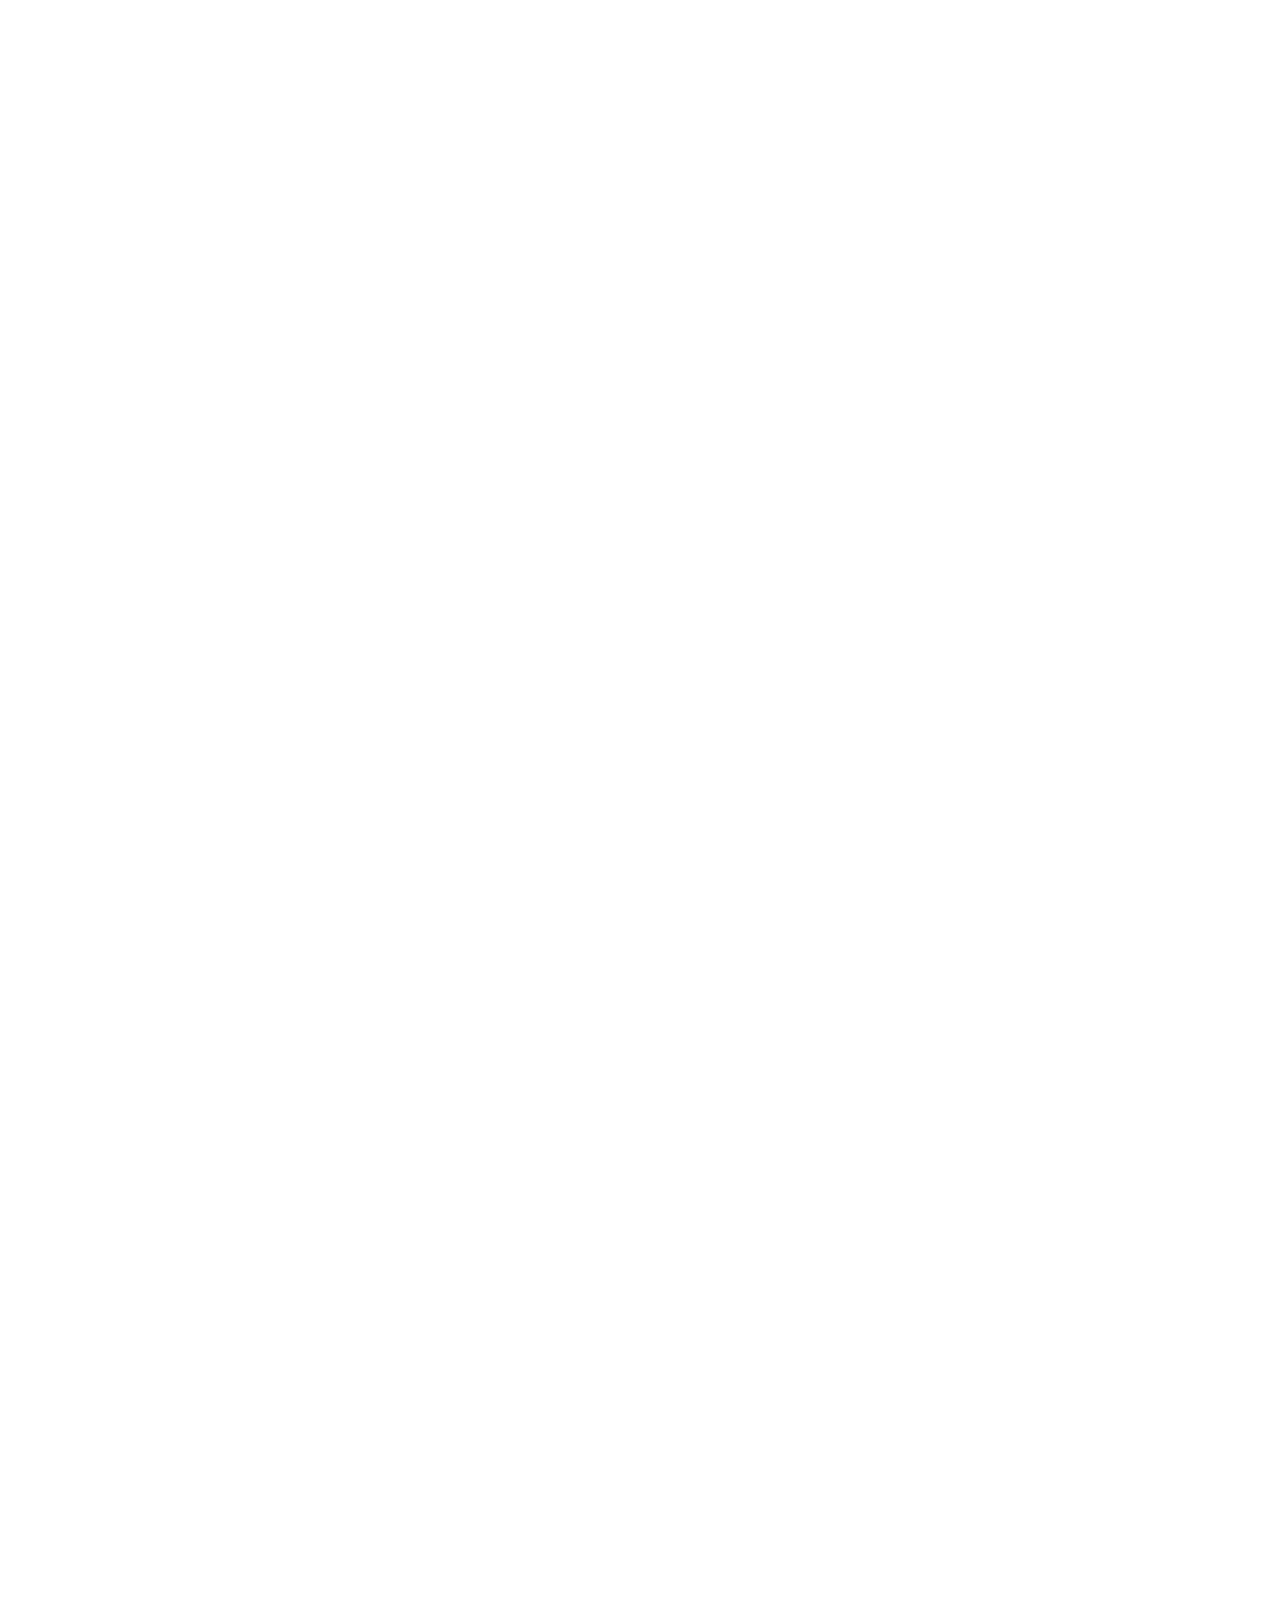
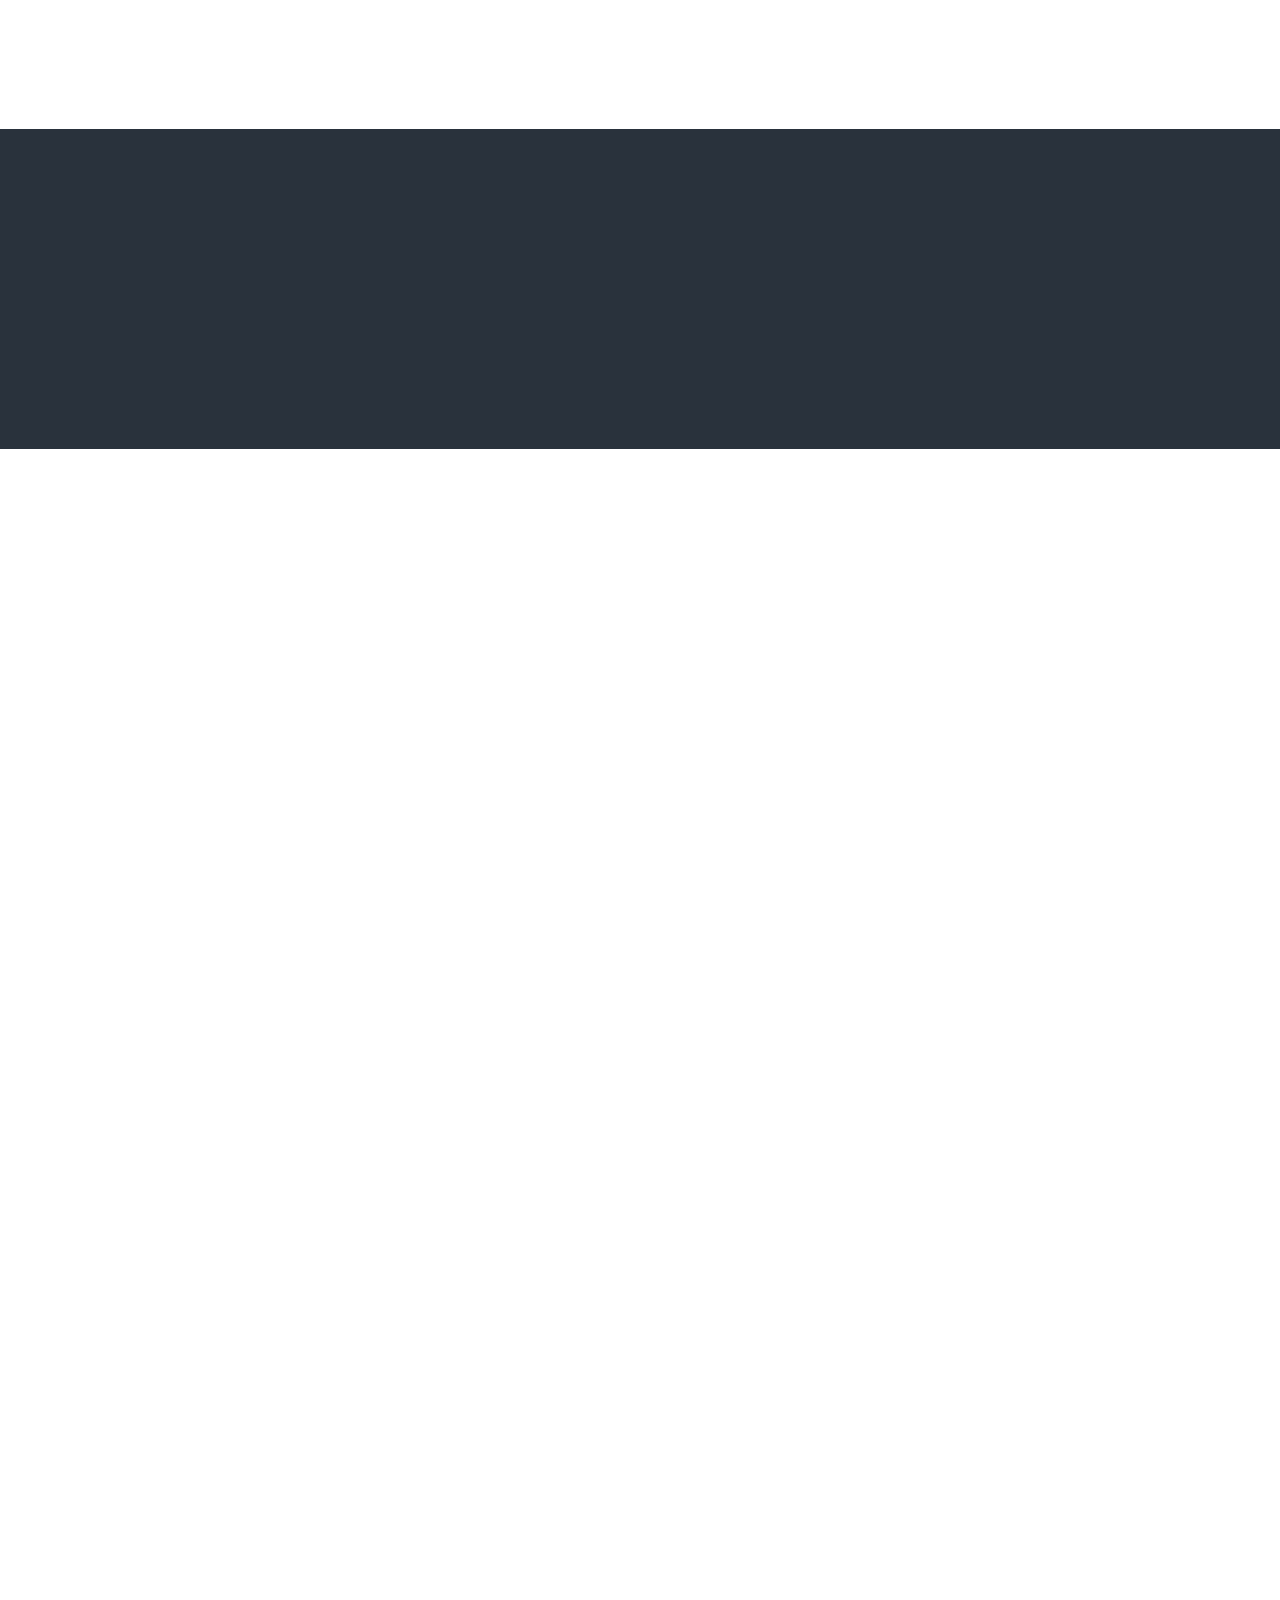
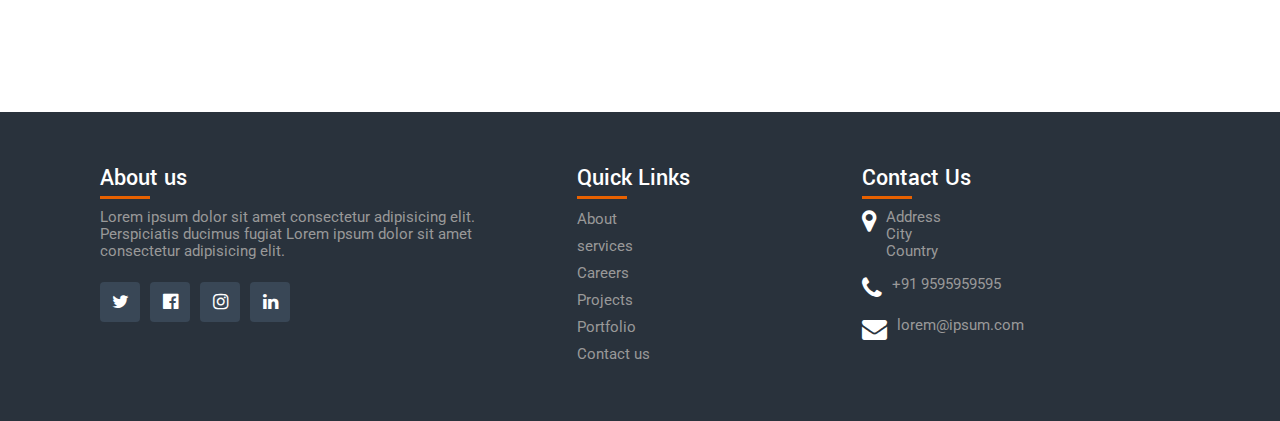
==== commit b5b67249: "fifth commit" ====
--- a/index.html
+++ b/index.html
@@ -5,6 +5,7 @@
         <meta name="viewport" content="width=device-width,initial-scale=1.0">
         <title>epoch zero</title>
         <link rel="icon" href="images/favicon.ico">
+        <link rel="stylesheet" href="https://unpkg.com/aos@next/dist/aos.css" />
         <link rel="stylesheet" href="style.css">
         <link rel="stylesheet" href="https://cdnjs.cloudflare.com/ajax/libs/font-awesome/4.7.0/css/font-awesome.min.css">
     </head>
@@ -40,7 +41,7 @@
         </section>
 
         <!----------------------------about section-------------------------------->
-        <section id="about">
+        <section id="about" data-aos="fade-up">
             <div class="para">
                 <h2><strong>About Us</strong></h2>
                 <p>Lorem Ipsum is simply dummy text of the printing and typesetting industry. Lorem Ipsum has
@@ -76,11 +77,11 @@
 
         <!-------------------------services  section--------------------------------->
         <section id="services">
-            <div class="service-header">
+            <div class="service-header" data-aos="fade-up">
                 <h2><strong> Products And Services</strong></h2>
             </div>
             <div class="container">
-                <div class="card">
+                <div class="card" data-aos="zoom-in-up">
                     
                     <div class="image"></div>
                     <div class="imgtext">
@@ -89,7 +90,7 @@
                     </div>
 
                 </div>
-                <div class="card">
+                <div class="card" data-aos="zoom-in-up">
                     
                     <div class="image"></div>
                     <div class="imgtext">
@@ -98,7 +99,7 @@
                     </div>
                     
                 </div>
-                <div class="card">
+                <div class="card" data-aos="zoom-in-up">
                     
                     <div class="image"></div>
                     <div class="imgtext">
@@ -109,7 +110,7 @@
                 </div>
 
 
-                <div class="card">
+                <div class="card" data-aos="zoom-in-up">
                     
                     <div class="image"></div>
                     <div class="imgtext">
@@ -118,7 +119,7 @@
                     </div>
                     
                 </div>
-                <div class="card">
+                <div class="card" data-aos="zoom-in-up">
                     
                     <div class="image"></div>
                     <div class="imgtext">
@@ -127,7 +128,7 @@
                     </div>
                     
                 </div>
-                <div class="card">
+                <div class="card" data-aos="zoom-in-up">
                     
                     <div class="image"></div>
                     <div class="imgtext">
@@ -136,7 +137,7 @@
                     </div>
                     
                 </div>
-                <div class="card">
+                <div class="card" data-aos="zoom-in-up">
                     
                     <div class="image"></div>
                     <div class="imgtext">
@@ -145,7 +146,7 @@
                     </div>
                     
                 </div>
-                <div class="card">
+                <div class="card" data-aos="zoom-in-up">
                     
                     <div class="image"></div>
                     <div class="imgtext">
@@ -159,7 +160,7 @@
         </section>
 
         <!-------------------------slider----------------------- -->
-        <section id="slider">
+        <section id="slider" data-aos="fade-up">
             <div class="img-slider">
                 <div class="slide active">
                   <img src="./images/skyblue.jpg" alt="">
@@ -185,13 +186,13 @@
         <!-------------------link section------------------------->
         <section id="portfolio">
             <div class="bar">
-                <div class="smallbar">
+                <div class="smallbar" data-aos="fade-up">
                     <a href="projects.html">Check out our Latest Work</a>
                 </div>
-                <div class="smallbar">
+                <div class="smallbar" data-aos="fade-up">
                     <a href="#">Read the musings of our TecHub Community</a>
                 </div>
-                <div class="smallbar">
+                <div class="smallbar" data-aos="fade-up">
                     <a href="#">Are We Liked? Check out what our clients are saying</a>
                 </div>
             </div>
@@ -202,28 +203,28 @@
         <!----------------------projects done------------------------>
         <section id="project">
             <div class="row">
-                <div class="tile">
+                <div class="tile" data-aos="fade-up">
                     <div class="icon-box"><i class="fa fa-graduation-cap fa-3x"></i></div>
                     <div class="tile-text">
                      <span class="tilehead"><strong>7+</strong></span>
                      <p>YEARS OF EXPERIENCE</p>
                     </div>
                 </div>
-                <div class="tile">
+                <div class="tile" data-aos="fade-up">
                     <div class="icon-box"><i class="fa fa-briefcase  fa-3x"></i></div>
                     <div class="tile-text">
                      <span class="tilehead"><strong>200+</strong></span>
                      <p>PROJECTS</p>
                     </div>
                 </div>
-                <div class="tile">
+                <div class="tile" data-aos="fade-up">
                     <div class="icon-box"><i class="fa fa-users fa-3x"></i></div>
                     <div class="tile-text">
                      <span class="tilehead"><strong>100+</strong></span>
                      <p>CLIENTS</p>
                     </div>
                 </div>
-                <div class="tile">
+                <div class="tile" data-aos="fade-up">
                     <div class="icon-box"><i class="fa fa-desktop fa-3x"></i></div>
                     <div class="tile-text">
                      <span class="tilehead"><strong>80+</strong></span>
@@ -235,7 +236,7 @@
 
         </section>
         <!-----------contacts------------->
-        <section id="contact">
+        <section id="contact" data-aos="fade-up">
             <div class="contact">
                 <span class="big-circle"></span>
                 <img src="images/shape.png" class="square" alt="" />
@@ -254,11 +255,11 @@
                       </div>
                       <div class="information-1">
                         <img src="images/email.png" class="icon-1" alt="" />
-                        <p>lorem@ipsum.com</p>
+                        <p><a href="mailto:lorem@ipsum.com">lorem@ipsum.com</a></p>
                       </div>
                       <div class="information-1">
                         <img src="images/phone.png" class="icon-1" alt="" />
-                        <p>9595959595</p>
+                        <p><a href="tel:9595959595">9595959595</a></p>
                       </div>
                     </div>
           
@@ -348,17 +349,24 @@
                         </li>
                         <li>
                             <span><i class="fa fa-phone"></i></span>
-                            <span>+91 9595959595</span>
+                            <span><a href="tel:9595959595">+91 9595959595</a></span>
                         </li>
                         <li>
                             <span><i class="fa fa-envelope"></i></span>
-                            <span>epochzero@gmail.com</span>
+                            <span><a href="mailto:lorem@ipsum.com">lorem@ipsum.com</a></span>
                         </li>
                     </ul>
                 </div>
             </div>        
         </footer>
-
+        <script src="https://unpkg.com/aos@next/dist/aos.js"></script>
+        <script>
+          AOS.init({
+            offset: 300,
+              duration: 1700
+
+          });
+        </script>
         <script src="app.js"></script>
     </body>
 </html>    --- a/style.css
+++ b/style.css
@@ -396,6 +396,23 @@
     background-color:#29323c;
     box-shadow: -15px 15px 6px rgba(0, 0, 0, 0.2);
 }
+@media(max-width:700px){
+  #services .card{
+    width: 300px;
+    font-size: 14px;
+  }
+  #services .image{
+    width: 45px;
+    height: 45px;
+    border: 3px solid #ddd;
+  }
+  .headtext{
+    font-size: 20px;
+  }
+  .imgtext{
+    padding-top: 14px;
+  }
+}
 /*---------------carousel-----------------*/
 #slider{
   display: flex;
@@ -857,6 +874,10 @@
     align-items: center;
     font-size: 0.95rem;
   }
+  .information-1 a{
+    text-decoration: none;
+    color: #555;
+  }
   
   .icon-1 {
     width: 28px;
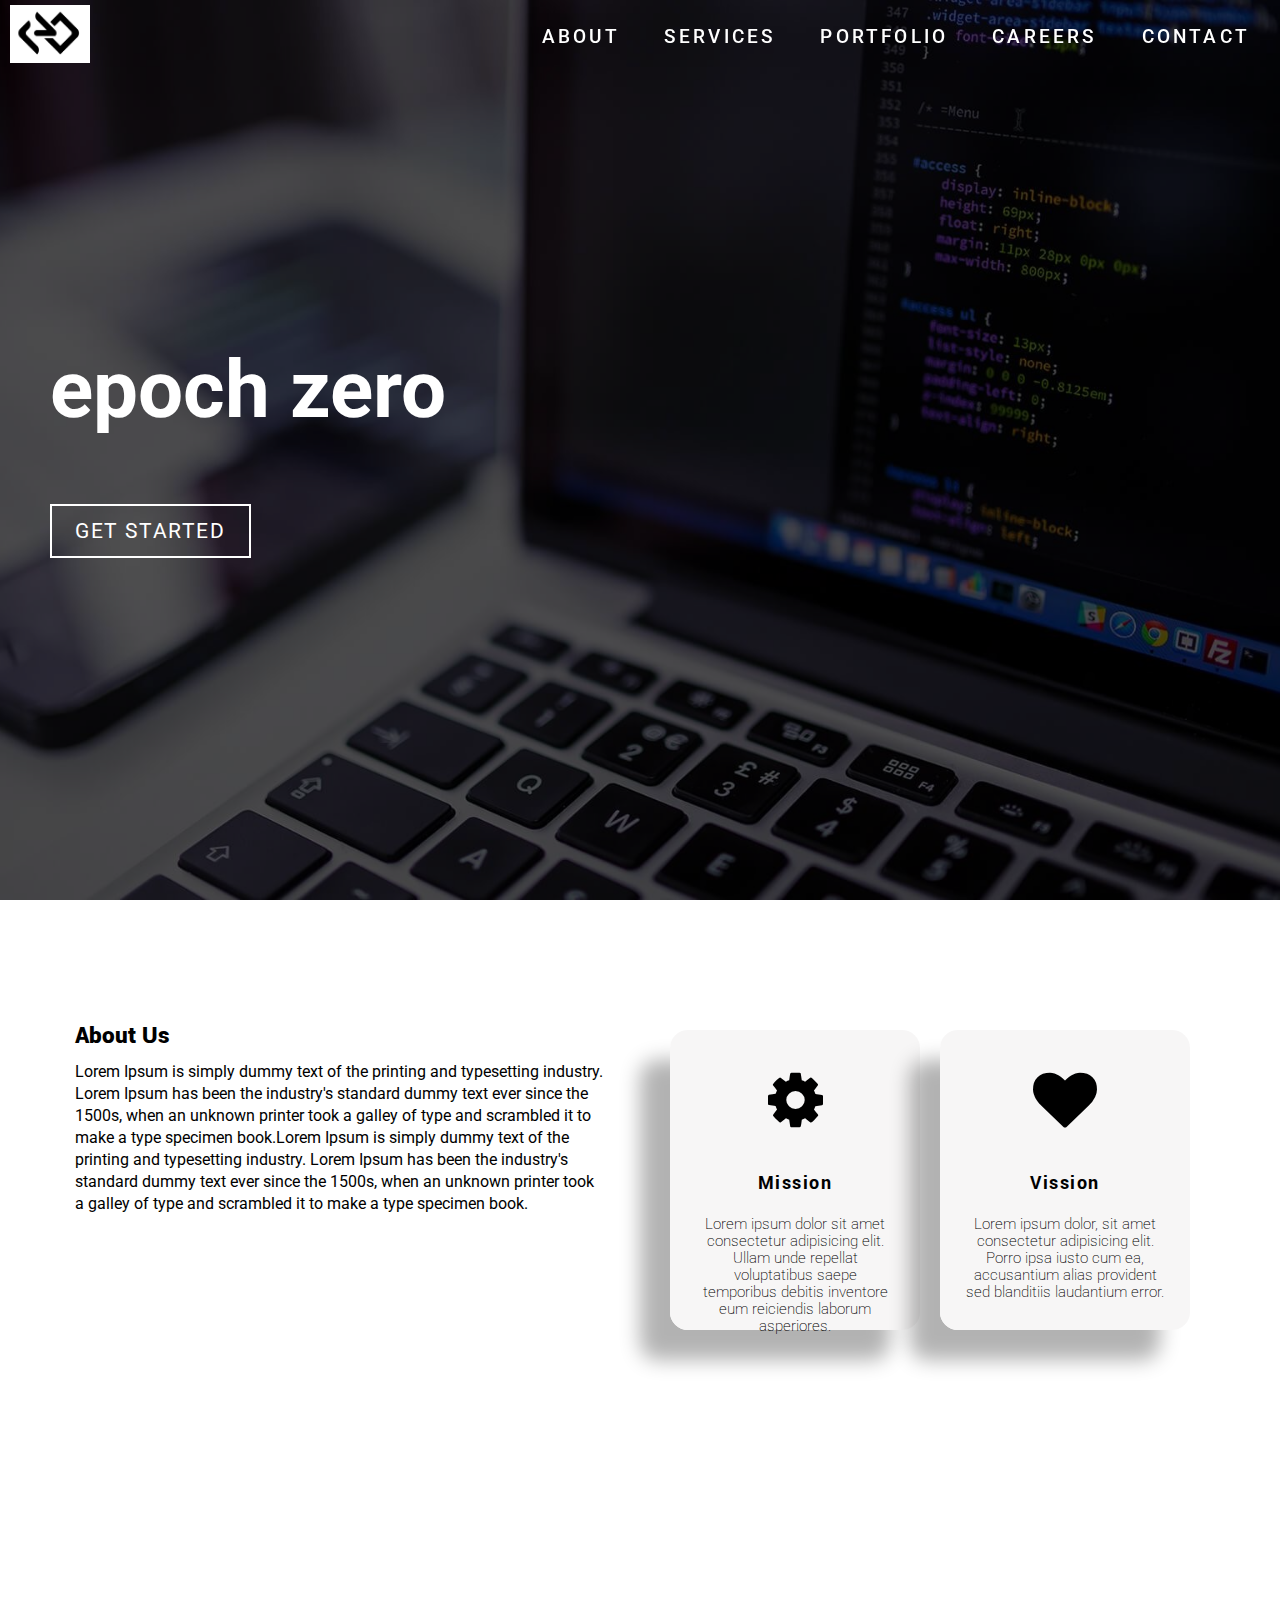
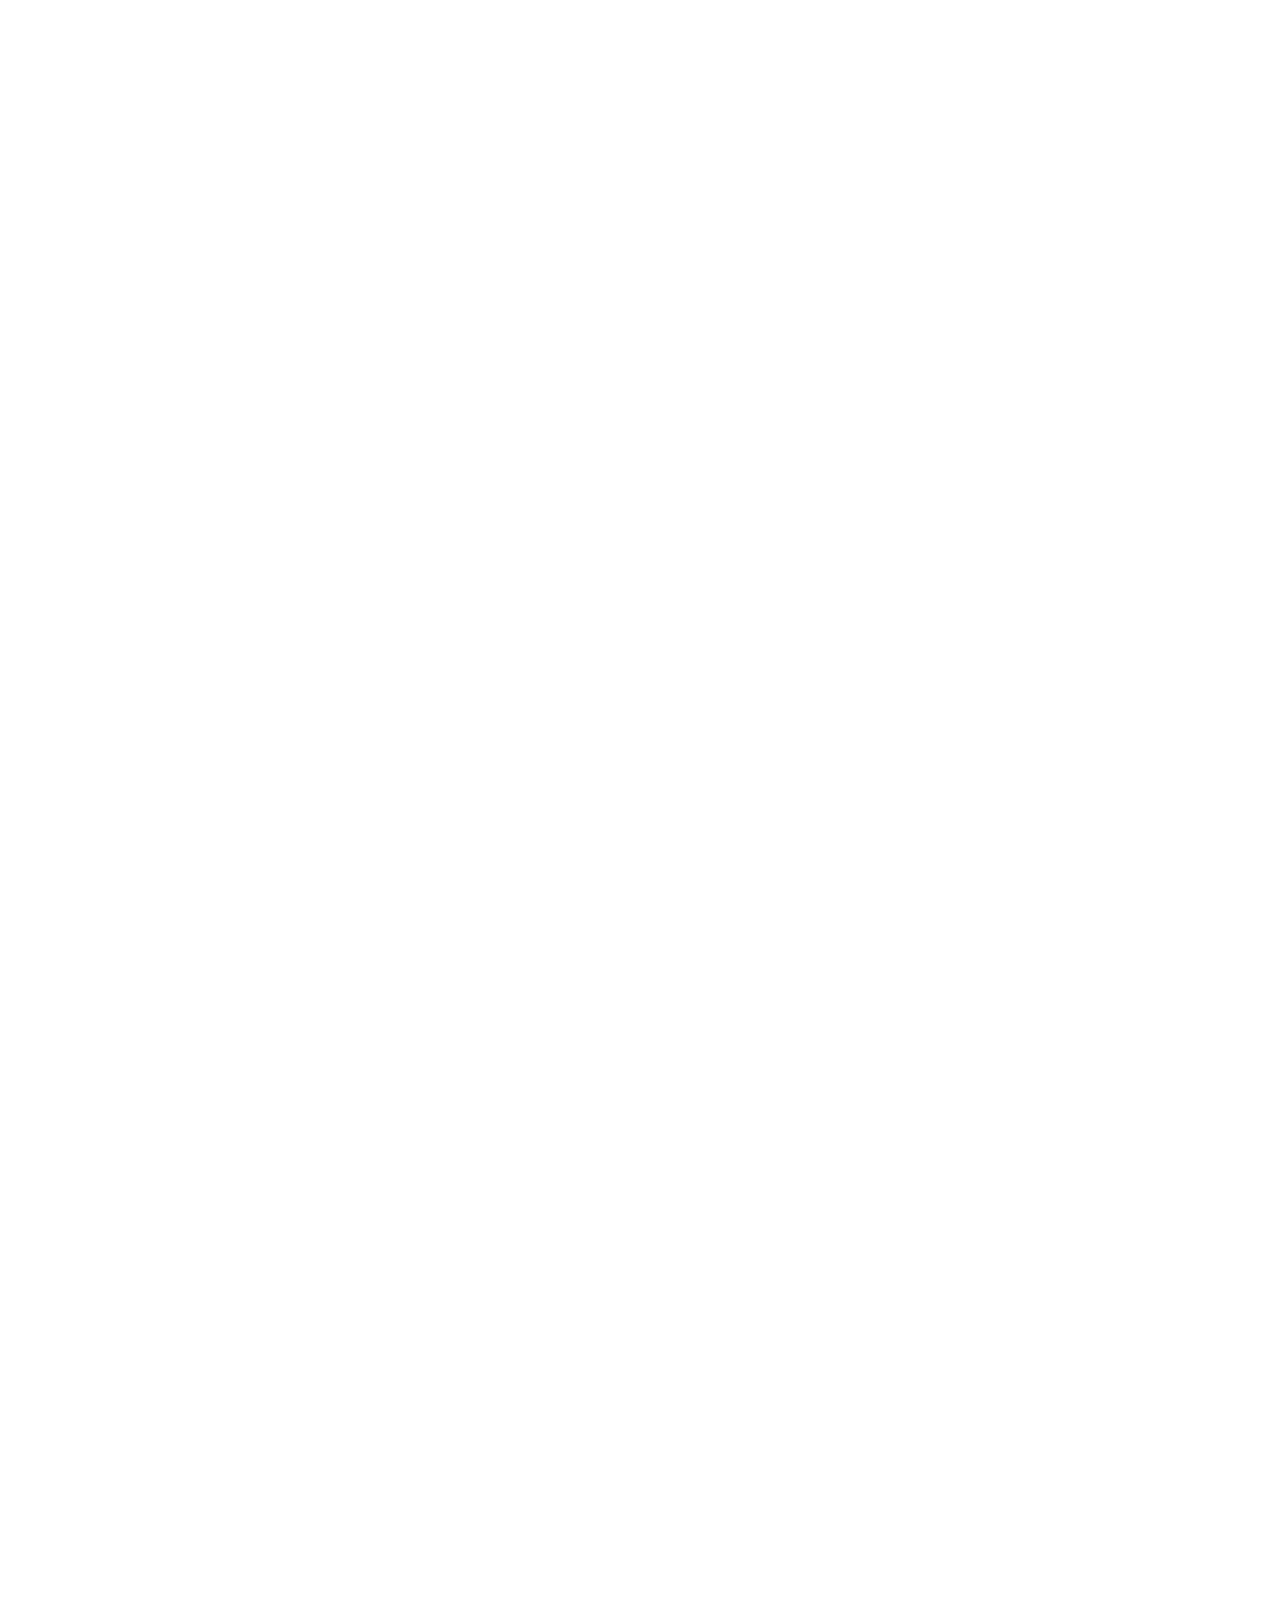
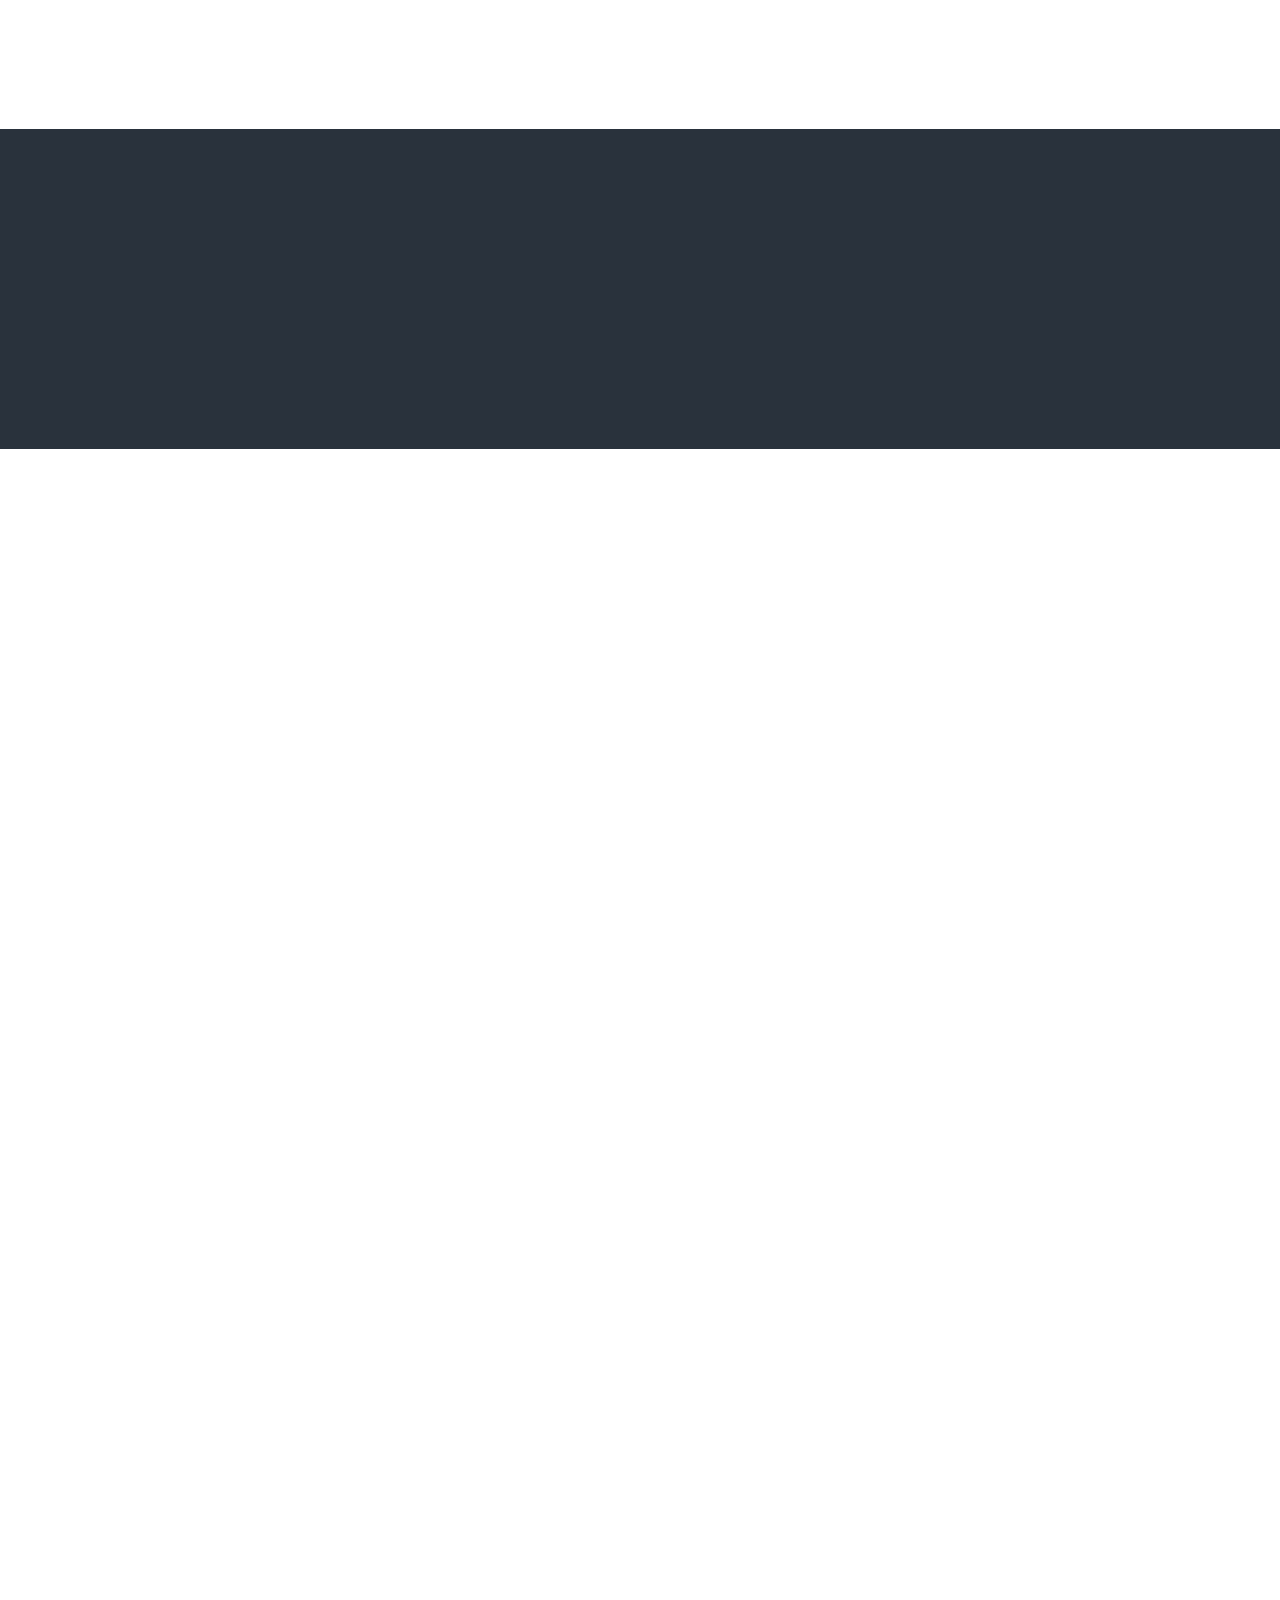
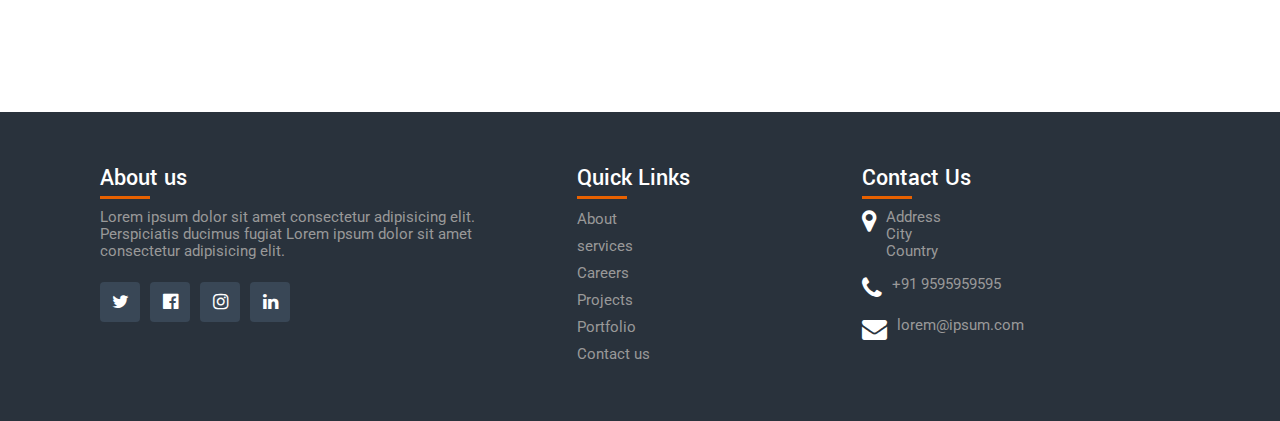
==== commit fc3b3aff: "sixth commit" ====
--- a/index.html
+++ b/index.html
@@ -41,7 +41,7 @@
         </section>
 
         <!----------------------------about section-------------------------------->
-        <section id="about" data-aos="fade-up">
+        <section id="about">
             <div class="para">
                 <h2><strong>About Us</strong></h2>
                 <p>Lorem Ipsum is simply dummy text of the printing and typesetting industry. Lorem Ipsum has
@@ -81,7 +81,7 @@
                 <h2><strong> Products And Services</strong></h2>
             </div>
             <div class="container">
-                <div class="card" data-aos="zoom-in-up">
+                <div class="card" data-aos="zoom-in">
                     
                     <div class="image"></div>
                     <div class="imgtext">
@@ -90,7 +90,7 @@
                     </div>
 
                 </div>
-                <div class="card" data-aos="zoom-in-up">
+                <div class="card" data-aos="zoom-in">
                     
                     <div class="image"></div>
                     <div class="imgtext">
@@ -99,7 +99,7 @@
                     </div>
                     
                 </div>
-                <div class="card" data-aos="zoom-in-up">
+                <div class="card" data-aos="zoom-in">
                     
                     <div class="image"></div>
                     <div class="imgtext">
@@ -110,7 +110,7 @@
                 </div>
 
 
-                <div class="card" data-aos="zoom-in-up">
+                <div class="card" data-aos="zoom-in">
                     
                     <div class="image"></div>
                     <div class="imgtext">
@@ -119,7 +119,7 @@
                     </div>
                     
                 </div>
-                <div class="card" data-aos="zoom-in-up">
+                <div class="card" data-aos="zoom-in">
                     
                     <div class="image"></div>
                     <div class="imgtext">
@@ -128,7 +128,7 @@
                     </div>
                     
                 </div>
-                <div class="card" data-aos="zoom-in-up">
+                <div class="card" data-aos="zoom-in">
                     
                     <div class="image"></div>
                     <div class="imgtext">
@@ -137,7 +137,7 @@
                     </div>
                     
                 </div>
-                <div class="card" data-aos="zoom-in-up">
+                <div class="card" data-aos="zoom-in">
                     
                     <div class="image"></div>
                     <div class="imgtext">
@@ -146,7 +146,7 @@
                     </div>
                     
                 </div>
-                <div class="card" data-aos="zoom-in-up">
+                <div class="card" data-aos="zoom-in">
                     
                     <div class="image"></div>
                     <div class="imgtext">
@@ -236,8 +236,8 @@
 
         </section>
         <!-----------contacts------------->
-        <section id="contact" data-aos="fade-up">
-            <div class="contact">
+        <section id="contact">
+            <div class="contact" data-aos="fade-up">
                 <span class="big-circle"></span>
                 <img src="images/shape.png" class="square" alt="" />
                 <div class="form">
@@ -362,7 +362,7 @@
         <script src="https://unpkg.com/aos@next/dist/aos.js"></script>
         <script>
           AOS.init({
-            offset: 300,
+            offset: 220,
               duration: 1700
 
           });
